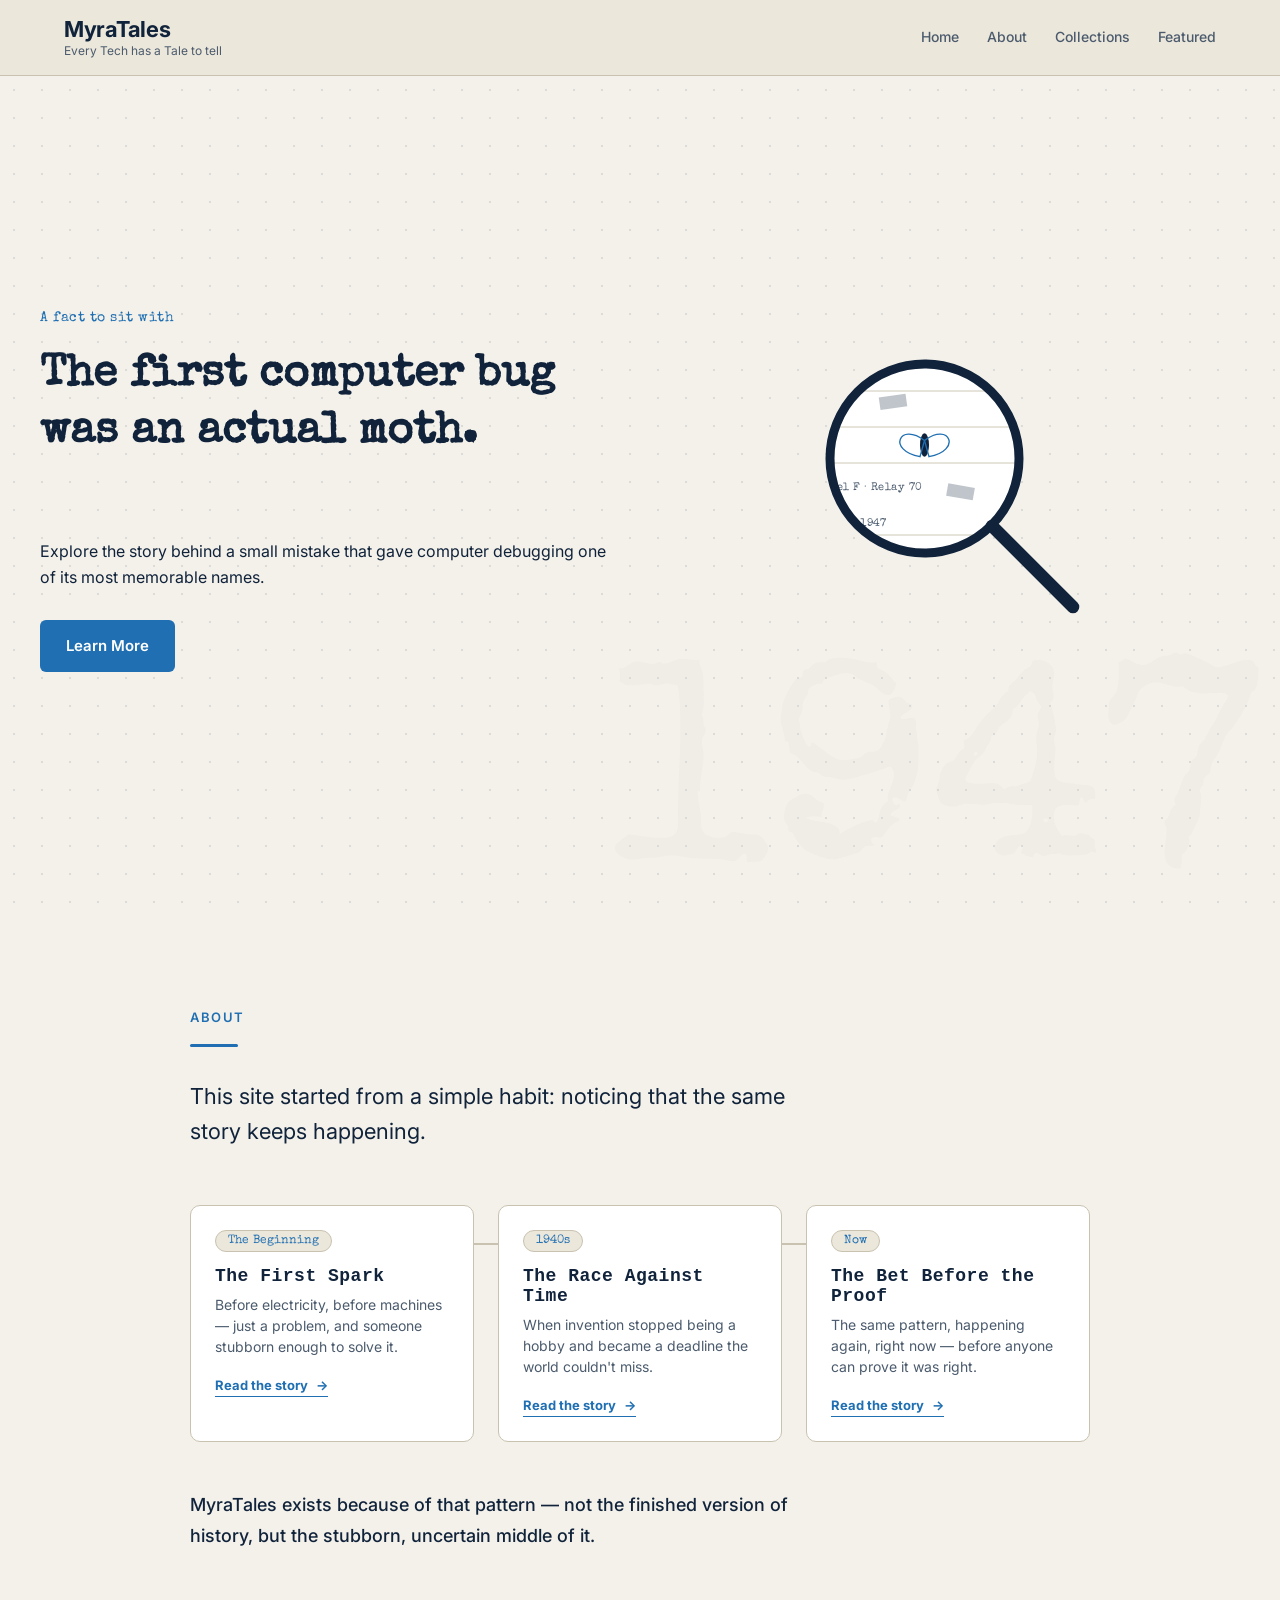
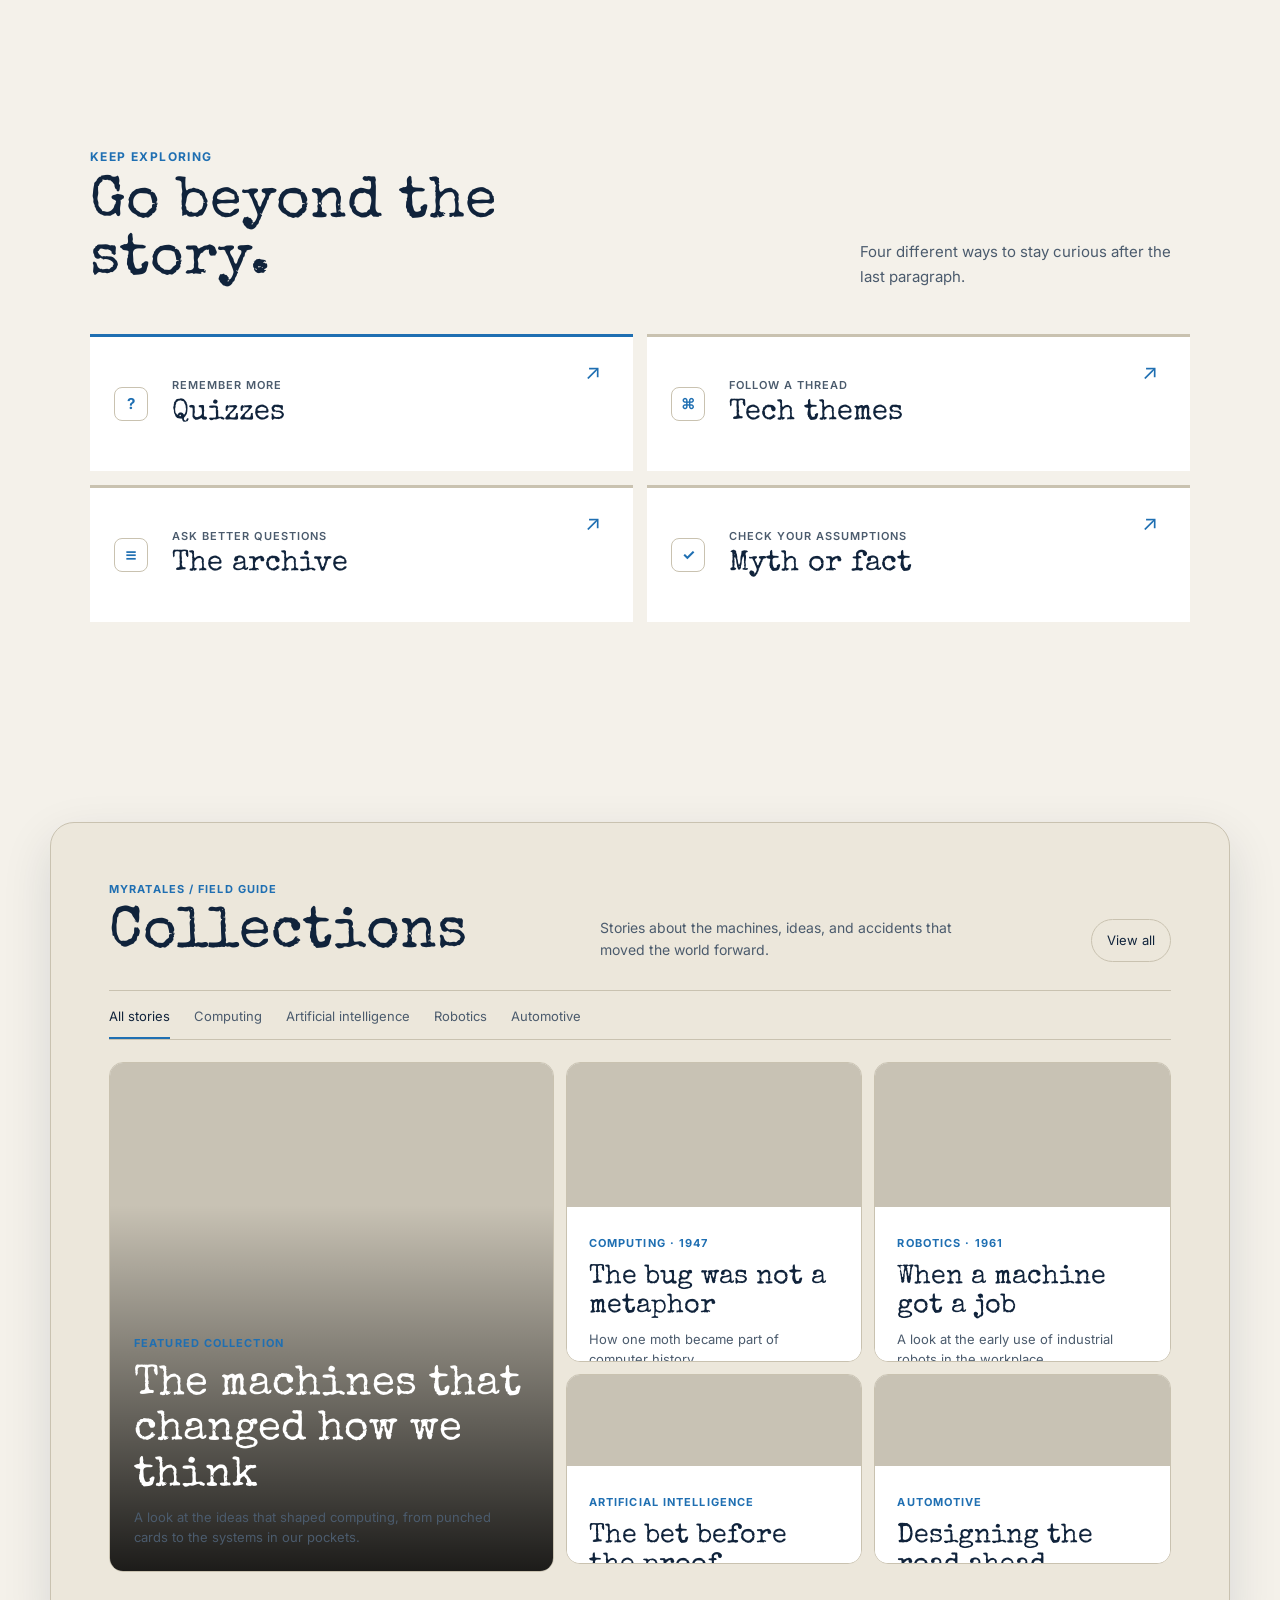
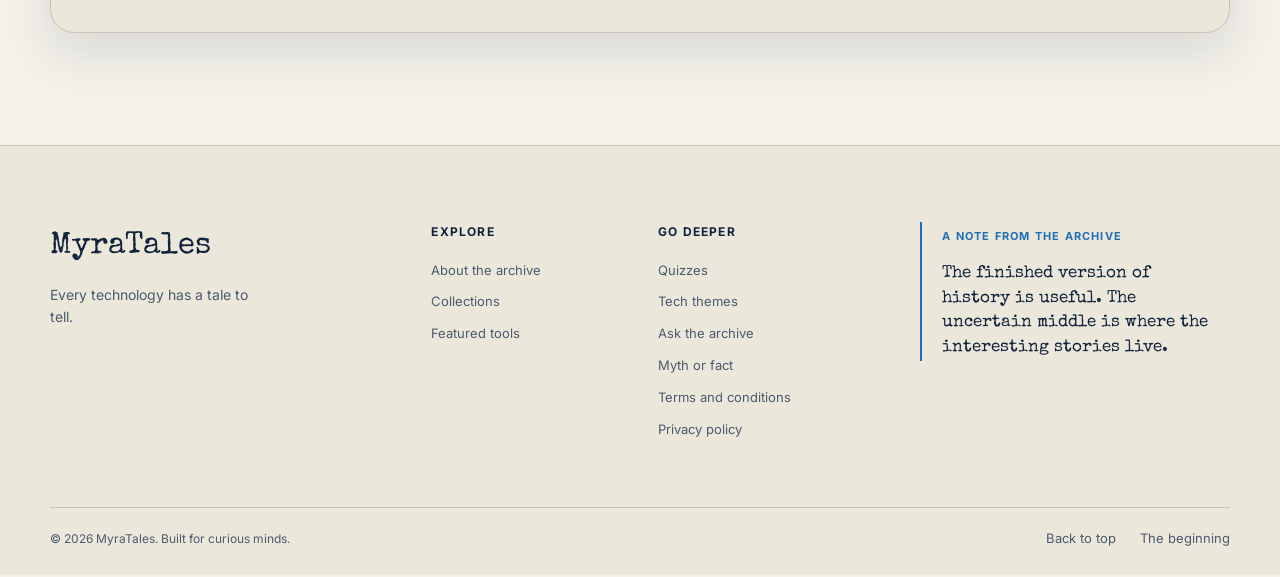
==== index.html @ bf038804 "Add files via upload" ====
<!DOCTYPE html>
<html lang="en">
<head>
    <meta charset="UTF-8">
    <meta name="viewport" content="width=device-width, initial-scale=1.0">
    <title>MyraTales - Every Tech Has a Tale to Tell</title>
    <meta name="description" content="MyraTales is a digital museum exploring the history and evolution of technology and machines.">

    <link rel="stylesheet" href="style.css">
    <link rel="icon" href="favicon.svg" type="image/svg+xml">
    <link rel="preconnect" href="https://fonts.googleapis.com">
    <link rel="preconnect" href="https://font.gstatic.com" crossorigin>
    <link href="https://fonts.googleapis.com/css2?family=Special+Elite&family=inter:wght@400;500;600;700&display=swap" rel="stylesheet">

</head>
<body>
    <a href="#main-content" class="skip-link">Skip to main content</a>

<header class="site-header">
  <div class="header-inner">

    <div class="logo-block">
      <a href="#top" class="header-logo">MyraTales</a>
      <p class="tagline">Every Tech has a Tale to tell</p>
    </div>

    <button class="menu-toggle" id="menuToggle" aria-label="Toggle menu" aria-expanded="false">
      <span></span>
      <span></span>
      <span></span>
    </button>

    <nav class="nav-links" id="navLinks">
      <a href="#top">Home</a>
      <a href="#about">About</a>
      <a href="#collectionSection">Collections</a>
      <a href="#featured">Featured</a>

      <!-- <button id="themeToggle" class="theme-toggle" aria-label="Toggle dark mode" aria-pressed="false">
        <span class="theme-icon sun">☀</span>
        <span class="theme-icon moon">☾</span>
      </button> -->
    </nav>

  </div>
</header>
   
    <main id="main-content">
        <section id="top" class="hero">
            <div class="hero-bg" aria-hidden="true">
                <span  class="ghost-year">1947</span>
            </div>
            <div class="hero-inner">
                <div class="hero-text">
                    <p class="hero-eyebrow">A fact to sit with</p>
                    <h1 id="heroFact" aria-live="polite">The first computer bug was an actual moth.</h1>
                    <p id="heroDescription" class="description" aria-live="polite">
                      Explore the story behind a small mistake that gave computer debugging one of its most memorable names.
                    </p>
                    <a href="#about" class="btn-primary">Learn More</a>
                </div>

                <div class="hero-visual" aria-hidden="true">
  <svg viewBox="0 0 400 400" class="magnifier-illustration" xmlns="http://www.w3.org/2000/svg">

    <defs>
      <clipPath id="lensClip">
        <circle cx="165" cy="165" r="105" />
      </clipPath>
    </defs>

    <!-- Everything INSIDE the lens: the logbook page, zoomed in -->
    <g clip-path="url(#lensClip)">
      <rect x="30" y="30" width="270" height="270" class="page-bg" />

      <!-- faint ruled lines, like notebook paper -->
      <line x1="40" y1="90" x2="290" y2="90" class="page-rule" />
      <line x1="40" y1="130" x2="290" y2="130" class="page-rule" />
      <line x1="40" y1="170" x2="290" y2="170" class="page-rule" />
      <line x1="40" y1="250" x2="290" y2="250" class="page-rule" />

      <!-- tape strips holding the moth in place -->
      <rect x="115" y="95" width="30" height="14" class="tape" transform="rotate(-8 130 102)" />
      <rect x="190" y="195" width="30" height="14" class="tape" transform="rotate(10 205 202)" />

      <!-- the moth, "taped" between the two rules -->
      <g transform="translate(165,150)">
        <g class="moth">
            <ellipse cx="0" cy="0" rx="5" ry="13" class="moth-body" />
            <path d="M0,-5 C-28,-26 -42,6 -5,13 Z" class="moth-wing" />
            <path d="M0,-5 C28,-26 42,6 5,13 Z" class="moth-wing" />
        </g>
     </g>

      <!-- handwritten-style log annotation -->
      <text x="45" y="200" class="log-text">Panel F · Relay 70</text>
      <text x="45" y="240" class="log-text">Sept 9, 1947</text>
    </g>

    <!-- glass shine, a simple arc, no gradient -->
    <path d="M90,90 A105,105 0 0,1 190,68" class="lens-shine" />

    <!-- the lens rim, on top of everything inside it -->
    <circle cx="165" cy="165" r="105" class="lens-rim" />

    <!-- the handle -->
    <line x1="240" y1="240" x2="330" y2="330" class="handle" />
  </svg>
</div>
                </div>
            </div>
            <!-- <a href="#about" class="scroll-cue" aria-label="Scroll down">
                <span></span>
            </a> -->
        </section>
    <section id="about" class="section about-section">
  <div class="section-inner">

    <span class="section-label">About</span>
    <div class="section-divider"></div>

    <p class="about-intro">
      This site started from a simple habit: noticing that the same story keeps happening.
    </p>

    <div class="pattern-track">
      <div class="pattern-line" aria-hidden="true"></div>

      <button class="pattern-card" data-era="ancient">
        <span class="pattern-year">The Beginning</span>
        <h3>The First Spark</h3>
        <p class="pattern-teaser">Before electricity, before machines — just a problem, and someone stubborn enough to solve it.</p>
        <span class="pattern-action">Read the story <span aria-hidden="true">→</span></span>
      </button>

      <button class="pattern-card" data-era="atomic">
        <span class="pattern-year">1940s</span>
        <h3>The Race Against Time</h3>
        <p class="pattern-teaser">When invention stopped being a hobby and became a deadline the world couldn't miss.</p>
        <span class="pattern-action">Read the story <span aria-hidden="true">→</span></span>
      </button>

      <button class="pattern-card" data-era="present">
        <span class="pattern-year">Now</span>
        <h3>The Bet Before the Proof</h3>
        <p class="pattern-teaser">The same pattern, happening again, right now — before anyone can prove it was right.</p>
        <span class="pattern-action">Read the story <span aria-hidden="true">→</span></span>
      </button>
    </div>

    <p class="about-thesis">
      MyraTales exists because of that pattern — not the finished version of history,
      but the stubborn, uncertain middle of it.
    </p>

  </div>
</section>

<!-- Story modal — one shared modal, filled dynamically by JS -->
<div class="story-modal" id="storyModal" role="dialog" aria-modal="true" aria-hidden="true" aria-labelledby="storyModalTitle">
  <div class="story-modal-overlay" id="storyModalOverlay"></div>

  <div class="story-modal-panel">
    <button class="story-modal-close" id="storyModalClose" aria-label="Close">Close</button>

    <span class="story-modal-era" id="storyModalEra"></span>
    <h2 id="storyModalTitle"></h2>

    <div class="story-modal-body" id="storyModalBody"></div>
  </div>
</div>

<section id="featured" class="section featured-section">
  <div class="featured-shell">
    <div class="featured-heading">
      <div>
        <p class="featured-eyebrow">Keep exploring</p>
        <h2>Go beyond the story.</h2>
      </div>
      <p class="featured-intro">Four different ways to stay curious after the last paragraph.</p>
    </div>

    <div class="featured-list">
      <article class="featured-item featured-item-primary">
        <button class="featured-trigger" aria-expanded="false" aria-controls="featured-quiz-panel">
          <span class="featured-icon" aria-hidden="true">?</span>
          <span class="featured-trigger-copy">
            <span class="featured-kicker">Remember more</span>
            <span class="featured-title">Quizzes</span>
          </span>
          <span class="featured-arrow" aria-hidden="true">↗</span>
        </button>
        <div class="featured-panel" id="featured-quiz-panel">
          <p>Test what actually stuck. Short, sharp quizzes built from real stories on this site, not trivia for its own sake.</p>
          <a href="quizzes.html" class="featured-cta">Take a quiz</a>
        </div>
      </article>

      <article class="featured-item">
        <button class="featured-trigger" aria-expanded="false" aria-controls="featured-theme-panel">
          <span class="featured-icon" aria-hidden="true">⌘</span>
          <span class="featured-trigger-copy">
            <span class="featured-kicker">Follow a thread</span>
            <span class="featured-title">Tech themes</span>
          </span>
          <span class="featured-arrow" aria-hidden="true">↗</span>
        </button>
        <div class="featured-panel" id="featured-theme-panel">
          <p>Pick a lane: automotive, AI, robotics, and more. Follow one thread of technology through its own history.</p>
          <a href="TechThemes.html" class="featured-cta">Explore themes</a>
        </div>
      </article>

      <article class="featured-item">
        <button class="featured-trigger" aria-expanded="false" aria-controls="featured-archive-panel">
          <span class="featured-icon" aria-hidden="true">≡</span>
          <span class="featured-trigger-copy">
            <span class="featured-kicker">Ask better questions</span>
            <span class="featured-title">The archive</span>
          </span>
          <span class="featured-arrow" aria-hidden="true">↗</span>
        </button>
        <div class="featured-panel" id="featured-archive-panel">
          <p>Find the answers behind the questions everyone has quietly wondered about technology.</p>
          <a href="archive.html" class="featured-cta">Ask something</a>
        </div>
      </article>

      <article class="featured-item">
        <button class="featured-trigger" aria-expanded="false" aria-controls="featured-myth-panel">
          <span class="featured-icon" aria-hidden="true">✓</span>
          <span class="featured-trigger-copy">
            <span class="featured-kicker">Check your assumptions</span>
            <span class="featured-title">Myth or fact</span>
          </span>
          <span class="featured-arrow" aria-hidden="true">↗</span>
        </button>
        <div class="featured-panel" id="featured-myth-panel">
          <p>Guess before you read. Some of what sounds made up is completely true, and some of what feels certain is wrong.</p>
          <a href="myth-or-fact.html" class="featured-cta">Test yourself</a>
        </div>
      </article>
    </div>
  </div>
</section>

<section id="collectionSection" class="collection-section">
  <div class="collection-shell">
    <div class="collection-topbar">
      <div>
        <p class="collection-eyebrow">MyraTales / Field guide</p>
        <h2>Collections</h2>
      </div>
      <p class="collection-summary">Stories about the machines, ideas, and accidents that moved the world forward.</p>
      <a class="collection-view-all" href="TechThemes.html">View all</a>
    </div>

    <nav class="collection-tabs" aria-label="Collection categories">
      <a class="active" href="#collectionSection">All stories</a>
      <a href="#computing">Computing</a>
      <a href="#ai">Artificial intelligence</a>
      <a href="#robotics">Robotics</a>
      <a href="#automotive">Automotive</a>
    </nav>

    <div class="collection-board">
      <article id="computing" class="collection-card collection-card-featured">
        <div class="collection-card-image image-computer" role="img" aria-label="A vintage computer in a dark archive"></div>
        <div class="collection-card-shade"></div>
        <div class="collection-card-content">
          <span class="collection-card-label">Featured collection</span>
          <h3>The machines that changed how we think</h3>
          <p>A look at the ideas that shaped computing, from punched cards to the systems in our pockets.</p>
        </div>
      </article>

      <article class="collection-card collection-card-story">
        <div class="collection-card-image image-moth" role="img" aria-label="A close-up of a moth on paper"></div>
        <div class="collection-card-content">
          <span class="collection-card-label">Computing · 1947</span>
          <h3>The bug was not a metaphor</h3>
          <p>How one moth became part of computer history.</p>
        </div>
      </article>

      <article id="robotics" class="collection-card collection-card-story">
        <div class="collection-card-image image-robot" role="img" aria-label="A robotic arm in a workshop"></div>
        <div class="collection-card-content">
          <span class="collection-card-label">Robotics · 1961</span>
          <h3>When a machine got a job</h3>
          <p>A look at the early use of industrial robots in the workplace.</p>
        </div>
      </article>

      <article id="ai" class="collection-card collection-card-compact">
        <div class="collection-card-image image-ai" role="img" aria-label="Abstract artificial intelligence data visualization"></div>
        <div class="collection-card-content">
          <span class="collection-card-label">Artificial intelligence</span>
          <h3>The bet before the proof</h3>
        </div>
      </article>

      <article id="automotive" class="collection-card collection-card-compact">
        <div class="collection-card-image image-car" role="img" aria-label="A futuristic silver car at an exhibition"></div>
        <div class="collection-card-content">
          <span class="collection-card-label">Automotive</span>
          <h3>Designing the road ahead</h3>
        </div>
      </article>

    </div>
  </div>
</section>

</main>

<footer class="site-footer">
  <div class="footer-shell">
    <div class="footer-main">
      <div class="footer-brand">
        <a href="#top" class="footer-logo">MyraTales</a>
        <p>Every technology has a tale to tell.</p>
      </div>

      <div class="footer-column">
        <h2>Explore</h2>
        <a href="#about">About the archive</a>
        <a href="#collectionSection">Collections</a>
        <a href="#featured">Featured tools</a>
      </div>

      <div class="footer-column">
        <h2>Go deeper</h2>
        <a href="quizzes.html">Quizzes</a>
        <a href="themes.html">Tech themes</a>
        <a href="archive.html">Ask the archive</a>
        <a href="myth-or-fact.html">Myth or fact</a>
        <a href="terms.html">Terms and conditions</a>
        <a href="privacy.html">Privacy policy</a>
      </div>

      <div class="footer-note">
        <span class="footer-note-label">A note from the archive</span>
        <p>The finished version of history is useful. The uncertain middle is where the interesting stories live.</p>
      </div>
    </div>

    <div class="footer-bottom">
      <p>© 2026 MyraTales. Built for curious minds.</p>
      <div class="footer-bottom-links">
        <a href="#top">Back to top</a>
        <a href="#about">The beginning</a>
      </div>
    </div>
  </div>
</footer>

<!-- EARLY ACCESS DISCLAIMER MODAL -->
<div class="notice-modal" id="noticeModal" role="dialog" aria-modal="true" aria-labelledby="noticeTitle" aria-hidden="true">
  <div class="notice-overlay" id="noticeOverlay"></div>

  <div class="notice-panel">
    <span class="notice-eyebrow">Early Access · Please Read</span>

    <h2 id="noticeTitle">This site is still being written.</h2>

    <div class="notice-body">
      <p>
        MyraTales is currently in early access. Articles are published as they're researched and written — which means some pages may be incomplete, and some stories are still being verified against their sources.
      </p>
      <p>
        If you spot something that looks off, or a fact you think deserves a second look, please let me know. Every correction is welcome, and every reader makes the archive better.
      </p>
    </div>

    <div class="notice-actions">
      <a href="mailto:pelewurababatunde09@gmail.com?subject=MyraTales%20—%20Feedback&body=Page%20or%20article%3A%20%0A%0AWhat%20I%20noticed%3A%20" class="notice-btn notice-btn-primary">
        Report an issue
      </a>
      <button type="button" class="notice-btn notice-btn-ghost" id="noticeClose">
        Continue reading
      </button>
    </div>

    <p class="notice-footnote">
      You won't see this message again on this device.
    </p>
  </div>
</div>
    <script src="script.js"></script>
</body>
</html>
---- style.css ----
*{
    margin: 0px;
    padding: 0px;
    box-sizing: border-box;
}
html {
    scroll-behavior: smooth;
}

body {
  overflow-x: hidden;
}

section,
footer,
.collection-card[id] {
  scroll-margin-top: 76px;
}
body{
    font-family: 'inter',system-ui,-apple-system,sans-serif;
    line-height: 1.6;
}
h1,h2,h3, .hero-eyebrow{
    font-family: 'Special Elite', 'Courier New', monospace;
}
a {
    text-decoration: none;
}
img,svg{
    max-width:100%;
    display: block;
}
button{
    font-family: inherit;
}
/* ===== Palette ===== */
:root {
  --bg: #f4f1ea;
  --bg-alt: #ece7db;
  --card: #ffffff;
  --border: #c9c2b0;
  --ink: #10233b;
  --ink-dim: #4b5b6d;
  --accent: #1f6fb2;
  --accent-hover: #175a91;
}

body.dark-mode {
  --bg: #0b1521;
  --bg-alt: #101d2c;
  --card: #16273a;
  --border: #23374d;
  --ink: #eef3f8;
  --ink-dim: #8fa3b8;
  --accent: #4fd1ff;
  --accent-hover: #2bb8ea;
}

body {
  background: var(--bg);
  color: var(--ink);
  transition: background-color 0.3s ease, color 0.3s ease;
}

/* ===== Skip link ===== */
.skip-link {
  position: absolute;
  top: -100px;
  left: 16px;
  background: var(--accent);
  color: #fff;
  padding: 12px 20px;
  border-radius: 8px;
  font-weight: 600;
  font-size: 14px;
  z-index: 1000;
  transition: top 0.2s ease;
}

.skip-link:focus {
  top: 16px;
}

/* ===== Header shell ===== */
.site-header {
  position: sticky;
  top: 0;
  background: var(--bg-alt);
  border-bottom: 1px solid var(--border);
  z-index: 100;
  transition: background-color 0.3s ease, border-color 0.3s ease;
}

.header-inner {
  max-width: 1200px;
  margin: 0 auto;
  padding: 16px 24px;
  display: flex;
  justify-content: space-between;
  align-items: center;
}

.logo-block {
  display: flex;
  flex-direction: column;
  line-height: 1.2;
}

.header-logo {
  font-size: 22px;
  font-weight: 700;
  color: var(--ink);
  letter-spacing: -0.3px;
  text-decoration: none;
}

.tagline {
  font-size: 12px;
  color: var(--ink-dim);
  margin-top: 2px;
}

.nav-links {
  display: flex;
  align-items: center;
  gap: 28px;
}

.nav-links a {
  font-size: 14px;
  font-weight: 500;
  color: var(--ink-dim);
  text-decoration: none;
  transition: color 0.2s ease;
}

.nav-links a:hover,
.nav-links a:focus-visible {
  color: var(--accent);
}

/* ===== Theme toggle ===== */
.theme-toggle {
  background: none;
  border: 1.5px solid var(--border);
  border-radius: 50%;
  width: 38px;
  height: 38px;
  display: flex;
  align-items: center;
  justify-content: center;
  cursor: pointer;
  position: relative;
  transition: border-color 0.2s ease;
}

.theme-toggle:hover {
  border-color: var(--accent);
}

.theme-icon {
  position: absolute;
  font-size: 15px;
  color: var(--ink);
  transition: opacity 0.2s ease, transform 0.3s ease, color 0.2s ease;
}

.theme-icon.sun {
  opacity: 1;
  transform: rotate(0deg);
}

.theme-icon.moon {
  opacity: 0;
  transform: rotate(-90deg);
}

body.dark-mode .theme-icon.sun {
  opacity: 0;
  transform: rotate(90deg);
}

body.dark-mode .theme-icon.moon {
  opacity: 1;
  transform: rotate(0deg);
}

.theme-toggle:hover .theme-icon {
  color: var(--accent);
}

/* ===== Hamburger icon ===== */
.menu-toggle {
  display: none;
  flex-direction: column;
  justify-content: space-between;
  width: 26px;
  height: 19px;
  background: none;
  border: none;
  cursor: pointer;
  padding: 0;
}

.menu-toggle span {
  display: block;
  height: 2.5px;
  width: 100%;
  background: var(--ink);
  border-radius: 2px;
  transition: transform 0.25s ease, opacity 0.2s ease, background-color 0.3s ease;
}

.menu-toggle.active span:nth-child(1) {
  transform: translateY(8px) rotate(45deg);
}

.menu-toggle.active span:nth-child(2) {
  opacity: 0;
}

.menu-toggle.active span:nth-child(3) {
  transform: translateY(-8px) rotate(-45deg);
}

/* ===== Hero ===== */
.hero{
    min-height: 92vh;
    display:flex;
    align-items: center;
    padding: 0px 24px;
    position: relative;
    overflow: hidden;
}
.hero-bg{
    position: absolute;
    inset:0;
    z-index: 0;
    pointer-events: none;
    background-image: radial-gradient(var(--ink-dim) 1px,transparent 1px);
    background-size: 28px 28px;
    opacity:0.15;
    animation: driftGrid 40s linear infinite;
}
.ghost-year{
    position: absolute;
    bottom:-40px;
    right: 20px;
    font-family: 'Special Elite',monospace;
    font-size: clamp(160px,22vw,320px);
    color: var(--ink-dim);
    opacity: 0.2;
    line-height: 1;
    user-select: none;
    white-space: nowrap;
}
@keyframes driftGrid{
    0% { background-position: 0 0; }
    100% { background-position: 280px 280px; }
}
.hero-inner{
    max-width: 1200px;
    margin: 0 auto;
    width: 100%;
    display: flex;
    align-items: center;
    gap: 64px;
    position: relative;
    z-index: 1;
}
.hero-text{
    flex:1;
    min-width: 0;
}
.description{
    margin-bottom: 30px;
    transition: opacity 0.25s ease, transform 0.25s ease;
}
.hero-eyebrow{
    color: var(--accent);
    font-size: 14px;
    margin-bottom: 18px;
    letter-spacing: 0.5px;
}
.hero-text h1{
    font-size: clamp(28px,4vw,44px);
    line-height: 1.3;
    color: var(--ink);
    margin-bottom: 20px;
    max-width: 560px;
    min-height: 3.9em;
    transition: opacity 0.25s ease, transform 0.25s ease;
}

.hero-text h1.fact-changing {
  opacity: 0;
  transform: translateY(8px);
}

.description.fact-changing {
  opacity: 0;
  transform: translateY(8px);
}
.hero-subtext{
    font-size: clamp(15px,2vw,17px);
    color: var(--ink-dim);
    max-width: 480px;
    margin-bottom: 32px;
}
.btn-primary{
    display: inline-block;
    background: var(--accent);
    color: #fff;
    padding: 14px 26px;
    border-radius: 6px;
    font-weight: 600;
    font-size: 15px;
    transition: background-color 0.2s ease, transform 0.2s ease;
}
.btn-primary:hover,.btn-primary:focus-visible{
    background: var(--accent-hover);
    transform: translateY(-2px);
}
/* ===== Hero visual ===== */
.hero-visual {
  flex: 1;
  display: flex;
  justify-content: center;
  transition: transform 0.15s ease-out;
  min-width: 0;
  will-change: transform;
}
.magnifier-illustration {
  width: 100%;
  max-width: 360px;
  height: auto;
}

.page-bg { fill: var(--card); stroke: var(--border); stroke-width: 1.5; }
.page-rule { stroke: var(--border); stroke-width: 1; }
.tape { fill: var(--ink-dim); opacity: 0.35; }
.log-text {
  font-family: 'Special Elite', monospace;
  font-size: 12px;
  fill: var(--ink-dim);
  letter-spacing: 0.5px;
}
.lens-rim { fill: none; stroke: var(--ink); stroke-width: 10; }
.lens-shine { fill: none; stroke: var(--card); stroke-width: 4; stroke-linecap: round; opacity: 0.5; }
.handle { stroke: var(--ink); stroke-width: 14; stroke-linecap: round; }

.moth{
  transform-origin: center;
  animation: mothBreathe 3.5s ease-in-out infinite;
}
.moth-wing {
  fill: none;
  stroke: var(--accent);
  stroke-width: 1.5;
}
.moth-body {
  fill: var(--ink);
}
@keyframes mothBreathe {
  0%, 100% { transform: scale(1) translateY(0); }
  50% { transform: scale(1.03,0.97) translateY(-1px); }
}

/* ===== Scroll cue ===== */
.scroll-cue{
    position: absolute;
    bottom: 28px;
    left: 50%;
    transform: translateX(-50%);
    width: 24px;
    height: 40px;
    border: 1.5px solid var(--ink-dim);
    border-radius: 20px;
    display: flex;
    justify-content: center;
    padding-top: 8px;
    box-sizing: border-box;
    z-index: 1;
}
.scroll-cue span{
    width: 4px;
    height: 8px;
    background: var(--accent);
    border-radius: 4px;
    animation: scrollCue 1.6s infinite;
}
@keyframes scrollCue{
    0%{ opacity: 1; transform: translateY(0); }
    100%{ opacity: 0; transform: translateY(10px); }
}

/* ===== About section ===== */
.about-section {
  padding: 100px 24px;
}

.about-section .section-inner {
  max-width: 900px;
  margin: 0 auto;
}

.section-label {
  display: inline-block;
  color: var(--accent);
  font-size: 13px;
  font-weight: 600;
  text-transform: uppercase;
  letter-spacing: 1.5px;
  margin-bottom: 16px;
}

.section-divider {
  width: 48px;
  height: 3px;
  background: var(--accent);
  border-radius: 2px;
  margin-bottom: 32px;
}

.about-intro {
  font-size: clamp(18px, 2.2vw, 22px);
  color: var(--ink);
  max-width: 600px;
  margin-bottom: 56px;
  line-height: 1.6;
}

.pattern-track {
  position: relative;
  display: grid;
  grid-template-columns: repeat(3, 1fr);
  gap: 24px;
  margin-bottom: 48px;
}

.pattern-line {
  position: absolute;
  top: 38px;
  left: 8%;
  right: 8%;
  height: 2px;
  background: var(--border);
  z-index: 0;
}

.pattern-card {
  position: relative;
  z-index: 1;
  display: flex;
  flex-direction: column;
  align-items: flex-start;
  background: var(--card);
  border: 1px solid var(--border);
  border-radius: 10px;
  padding: 24px;
  text-align: left;
  cursor: pointer;
  font-family: inherit;
  color: inherit;
  transition: border-color 0.2s ease, box-shadow 0.2s ease, transform 0.2s ease;
}

.pattern-card:hover,
.pattern-card:focus-visible {
  border-color: var(--accent);
  box-shadow: 0 10px 24px rgba(16, 35, 59, 0.12);
  transform: translateY(-3px);
}

.pattern-card:focus-visible {
  outline: 3px solid color-mix(in srgb, var(--accent) 35%, transparent);
  outline-offset: 3px;
}

.pattern-year {
  display: inline-block;
  font-family: 'Special Elite', monospace;
  font-size: 12px;
  color: var(--accent);
  background: var(--bg-alt);
  border: 1px solid var(--border);
  border-radius: 20px;
  padding: 4px 12px;
  margin-bottom: 14px;
}

.pattern-card h3 {
  letter-spacing: 0.5px;
  font-family: monospace;
  font-size: 18px;
  color: var(--ink);
  margin-bottom: 8px;
}

.pattern-teaser {
  font-size: 14px;
  color: var(--ink-dim);
  line-height: 1.5;
}

.pattern-action {
  display: inline-flex;
  gap: 8px;
  align-items: center;
  margin-top: 20px;
  border-bottom: 1px solid var(--accent);
  padding-bottom: 3px;
  color: var(--accent);
  font-size: 13px;
  font-weight: 700;
}

.pattern-action span {
  transition: transform 0.2s ease;
}

.pattern-card:hover .pattern-action span,
.pattern-card:focus-visible .pattern-action span {
  transform: translateX(4px);
}

.about-thesis {
  font-size: clamp(16px, 1.8vw, 18px);
  color: var(--ink);
  font-weight: 500;
  max-width: 640px;
  line-height: 1.7;
}

/* ===== Story modal ===== */
.story-modal {
  position: fixed;
  inset: 0;
  z-index: 200;
  display: flex;
  align-items: center;
  justify-content: center;
  padding: 24px;
  visibility: hidden;
  opacity: 0;
  transition: opacity 0.4s ease, visibility 0.4s ease;
}

.story-modal.open {
  visibility: visible;
  opacity: 1;
}

.story-modal-overlay {
  position: absolute;
  inset: 0;
  background: rgba(0, 0, 0, 0.55);
}

.story-modal-panel {
  position: relative;
  background: var(--card);
  border: 1px solid var(--border);
  border-radius: 14px;
  width: 100%;
  max-width: 720px;
  max-height: 80vh;
  padding: 40px;
  overflow-y: auto;
  transform: translateY(24px) scale(0.98);
  opacity: 0;
  transition: transform 0.45s cubic-bezier(0.16, 1, 0.3, 1), opacity 0.4s ease;
}

.story-modal.open .story-modal-panel {
  transform: translateY(0) scale(1);
  opacity: 1;
}

.story-modal-close {
  position: sticky;
  top: 0;
  float: right;
  background: var(--bg-alt);
  border: 1px solid var(--border);
  color: var(--ink);
  font-size: 13px;
  font-weight: 600;
  padding: 8px 18px;
  border-radius: 20px;
  cursor: pointer;
  transition: border-color 0.2s ease, color 0.2s ease;
}

.story-modal-close:hover,
.story-modal-close:focus-visible {
  border-color: var(--accent);
  color: var(--accent);
}

.story-modal-era {
  display: inline-block;
  font-family: 'Special Elite', monospace;
  font-size: 12px;
  color: var(--accent);
  margin-bottom: 12px;
  clear: both;
}

.story-modal-panel h2 {
  font-size: clamp(22px, 3vw, 28px);
  color: var(--ink);
  margin-bottom: 20px;
  max-width: 90%;
}

.story-modal-body p {
  font-size: 15px;
  line-height: 1.8;
  color: var(--ink-dim);
  margin-bottom: 18px;
}

.story-modal-body p:last-child {
  margin-bottom: 0;
}

body.modal-open {
  overflow: hidden;
}

/* ===== Featured section ===== */
.featured-section {
  padding: 96px 24px 112px;
  background: var(--bg);
}

.featured-shell {
  max-width: 1100px;
  margin: 0 auto;
}

.featured-heading {
  display: flex;
  align-items: end;
  justify-content: space-between;
  gap: 48px;
  margin-bottom: 44px;
}

.featured-eyebrow {
  color: var(--accent);
  font-size: 12px;
  font-weight: 700;
  letter-spacing: 1.4px;
  text-transform: uppercase;
}

.featured-heading h2 {
  max-width: 520px;
  margin-top: 10px;
  color: var(--ink);
  font-family: 'Special Elite', monospace;
  font-size: clamp(32px, 5vw, 58px);
  font-weight: 400;
  line-height: 0.98;
}

.featured-intro {
  max-width: 330px;
  color: var(--ink-dim);
  font-size: 15px;
  line-height: 1.7;
}

.featured-list {
  display: grid;
  grid-template-columns: repeat(2, minmax(0, 1fr));
  gap: 14px;
}

.featured-item {
  align-self: start;
  border-top: 3px solid var(--border);
  background: var(--card);
  overflow: hidden;
  transition: border-color 0.2s ease, transform 0.2s ease;
}

.featured-item:hover,
.featured-item:has(.featured-trigger:focus-visible) {
  border-top-color: var(--accent);
  transform: translateY(-3px);
}

.featured-item-primary {
  border-top-color: var(--accent);
}

.featured-trigger {
  display: grid;
  grid-template-columns: 42px minmax(0, 1fr) 24px;
  align-items: center;
  gap: 16px;
  width: 100%;
  min-height: 134px;
  padding: 24px;
  color: var(--ink);
  background: transparent;
  border: none;
  cursor: pointer;
  text-align: left;
  font-family: inherit;
}

.featured-icon {
  display: flex;
  align-items: center;
  justify-content: center;
  width: 34px;
  height: 34px;
  min-width: 34px;
  border: 1px solid var(--border);
  border-radius: 8px;
  color: var(--accent);
  font-size: 15px;
  font-weight: 700;
}

.featured-trigger-copy {
  display: flex;
  flex-direction: column;
  gap: 7px;
  min-width: 0;
}

.featured-kicker {
  color: var(--ink-dim);
  font-size: 11px;
  font-weight: 600;
  letter-spacing: 1px;
  text-transform: uppercase;
}

.featured-title {
  color: var(--ink);
  font-family: 'Special Elite', monospace;
  font-size: clamp(20px, 2.4vw, 29px);
  line-height: 1.05;
}

.featured-arrow {
  align-self: start;
  color: var(--accent);
  font-size: 21px;
  font-weight: 400;
  line-height: 1;
  transition: transform 0.25s ease;
}

.featured-panel {
  max-height: 0;
  overflow: hidden;
  transition: max-height 0.35s ease, border-color 0.35s ease;
}

.featured-item.open .featured-panel {
  max-height: 220px;
  border-top: 1px solid var(--border);
}

.featured-item.open .featured-arrow {
  transform: rotate(45deg);
}

.featured-panel p {
  padding: 20px 24px 0 126px;
  color: var(--ink-dim);
  font-size: 14px;
  line-height: 1.7;
}

.featured-cta {
  display: inline-flex;
  gap: 8px;
  margin: 16px 24px 22px 126px;
  border-bottom: 1px solid var(--accent);
  padding-bottom: 3px;
  font-weight: 600;
  font-size: 13px;
  color: var(--accent);
}

.featured-cta:hover,
.featured-cta:focus-visible {
  color: var(--accent-hover);
  border-color: var(--accent-hover);
}

/* ===== Collection dashboard ===== */
.collection-section {
  --collection-bg: var(--bg-alt);
  --collection-panel: var(--card);
  --collection-line: var(--border);
  --collection-text: var(--ink);
  --collection-muted: var(--ink-dim);
  --collection-hot: var(--accent);
  background: var(--bg);
  color: var(--collection-text);
  padding: 88px 24px 112px;
}

.collection-shell {
  max-width: 1180px;
  margin: 0 auto;
  padding: clamp(28px, 5vw, 58px);
  background: var(--collection-bg);
  border: 1px solid var(--collection-line);
  border-radius: 24px;
  box-shadow: 0 18px 50px rgba(16, 35, 59, 0.12);
  overflow: hidden;
}

.collection-topbar {
  display: grid;
  grid-template-columns: minmax(230px, 1fr) minmax(260px, 1fr) auto;
  align-items: end;
  gap: 32px;
  margin-bottom: 28px;
}

.collection-eyebrow,
.collection-card-label {
  color: var(--collection-hot);
  font-size: 11px;
  font-weight: 700;
  letter-spacing: 1.1px;
  text-transform: uppercase;
}

.collection-topbar h2 {
  margin-top: 8px;
  color: var(--collection-text);
  font-family: 'Special Elite', monospace;
  font-size: clamp(32px, 5vw, 58px);
  font-weight: 400;
  line-height: 0.95;
}

.collection-summary {
  max-width: 360px;
  color: var(--collection-muted);
  font-size: 14px;
  line-height: 1.6;
}

.collection-view-all,
.collection-tabs a,
.collection-pulse a {
  color: var(--collection-text);
  transition: color 0.2s ease;
}

.collection-view-all {
  border: 1px solid var(--collection-line);
  border-radius: 999px;
  padding: 10px 15px;
  font-size: 13px;
  white-space: nowrap;
}

.collection-view-all span,
.collection-pulse a span {
  color: var(--collection-hot);
  margin-left: 6px;
}

.collection-view-all:hover,
.collection-tabs a:hover,
.collection-pulse a:hover {
  color: var(--collection-hot);
}

.collection-tabs {
  display: flex;
  gap: 24px;
  overflow-x: auto;
  border-top: 1px solid var(--collection-line);
  border-bottom: 1px solid var(--collection-line);
  margin-bottom: 22px;
  scrollbar-width: none;
}

.collection-tabs::-webkit-scrollbar {
  display: none;
}

.collection-tabs a {
  position: relative;
  flex: 0 0 auto;
  padding: 15px 0 13px;
  color: var(--collection-muted);
  font-size: 13px;
}

.collection-tabs a.active {
  color: var(--collection-text);
}

.collection-tabs a.active::after {
  position: absolute;
  right: 0;
  bottom: -1px;
  left: 0;
  height: 3px;
  background: var(--collection-hot);
  content: '';
}

.collection-board {
  display: grid;
  grid-template-columns: 1.5fr 1fr 1fr;
  grid-template-rows: minmax(300px, 1.2fr) minmax(190px, 0.8fr);
  gap: 12px;
}

.collection-card {
  position: relative;
  min-height: 0;
  overflow: hidden;
  background: var(--collection-panel);
  border: 1px solid var(--collection-line);
  border-radius: 14px;
}

.collection-card-featured {
  grid-row: span 2;
  min-height: 510px;
}

.collection-card-image {
  position: absolute;
  inset: 0 0 auto;
  height: 58%;
  background-color: var(--border);
  background-position: center;
  background-size: cover;
  filter: saturate(0.8);
  transition: transform 0.45s ease, filter 0.45s ease;
}

.collection-card-featured .collection-card-image {
  height: 100%;
}

.collection-card:hover .collection-card-image {
  filter: saturate(1.05);
  transform: scale(1.04);
}

.image-computer {
  background-image: url('https://images.unsplash.com/photo-1518770660439-4636190af475?auto=format&fit=crop&w=1200&q=80');
}

.image-moth {
  background-image: url('https://images.unsplash.com/photo-1526374965328-7f61d4dc18c5?auto=format&fit=crop&w=800&q=80');
}

.image-robot {
  background-image: url('https://images.unsplash.com/photo-1485827404703-89b55fcc595e?auto=format&fit=crop&w=800&q=80');
}

.image-ai {
  background-image: url('https://images.unsplash.com/photo-1551288049-bebda4e38f71?auto=format&fit=crop&w=800&q=80');
}

.image-car {
  background-image: url('https://images.unsplash.com/photo-1553440569-bcc63803a83d?auto=format&fit=crop&w=800&q=80');
}

.collection-card-shade {
  position: absolute;
  inset: 0;
  background: linear-gradient(180deg, transparent 28%, rgba(0, 0, 0, 0.86) 100%);
}

.collection-card-content {
  position: absolute;
  right: 0;
  bottom: 0;
  left: 0;
  padding: 24px;
}

.collection-card-story .collection-card-content,
.collection-card-compact .collection-card-content {
  top: 48%;
  padding: 22px;
  background: var(--collection-panel);
}

.collection-card h3 {
  max-width: 550px;
  margin: 9px 0 8px;
  color: var(--collection-text);
  font-family: 'Special Elite', monospace;
  font-size: clamp(19px, 2.1vw, 28px);
  font-weight: 400;
  line-height: 1.08;
}

.collection-card-featured h3 {
  font-size: clamp(25px, 3.3vw, 42px);
}

.collection-card-featured h3,
.collection-card-featured p {
  color: #fff;
}

.collection-card p {
  max-width: 580px;
  color: var(--collection-muted);
  font-size: 13px;
  line-height: 1.55;
}

.collection-pulse {
  grid-column: 2 / -1;
  padding: 22px;
  background: var(--collection-panel);
}

.collection-pulse-heading {
  color: var(--collection-text);
  font-size: 13px;
  font-weight: 700;
}

.collection-pulse-heading span {
  color: var(--collection-hot);
  margin-right: 7px;
}

.collection-pulse-question {
  margin: 16px 0 11px;
  color: var(--collection-muted);
  font-size: 12px;
}

.collection-pulse a {
  display: block;
  border-top: 1px solid var(--collection-line);
  padding: 10px 0;
  font-size: 13px;
}

/* ===== Legal pages ===== */
.legal-content {
  max-width: 780px;
  margin: 0 auto;
  padding: 96px 24px 120px;
}

.legal-content h1 {
  max-width: 650px;
  margin: 10px 0 16px;
  color: var(--ink);
  font-size: clamp(32px, 6vw, 58px);
  font-weight: 400;
  line-height: 1;
}

.legal-content h2 {
  margin: 42px 0 10px;
  color: var(--ink);
  font-family: inherit;
  font-size: 20px;
}

.legal-content p {
  color: var(--ink-dim);
  font-size: 15px;
  line-height: 1.8;
}

.legal-updated {
  margin-bottom: 38px;
  color: var(--accent) !important;
  font-size: 13px !important;
  font-weight: 600;
}

.legal-content code {
  border: 1px solid var(--border);
  padding: 2px 5px;
  color: var(--ink);
  font-size: 0.9em;
}

.legal-back {
  display: inline-block;
  margin-top: 34px;
  border-bottom: 1px solid var(--accent);
  padding-bottom: 3px;
  color: var(--accent);
  font-weight: 600;
}

.legal-nav {
  display: flex;
}

.legal-page {
  min-height: 100vh;
}

.legal-page .site-header {
  position: sticky;
}

.legal-page .legal-content {
  min-height: calc(100vh - 76px);
}

/* ===== Site footer ===== */
.site-footer {
  padding: 76px 24px 26px;
  background: var(--bg-alt);
  border-top: 1px solid var(--border);
}

.footer-shell {
  max-width: 1180px;
  margin: 0 auto;
}

.footer-main {
  display: grid;
  grid-template-columns: 1.4fr 0.75fr 0.9fr 1.3fr;
  gap: 48px;
  padding-bottom: 68px;
}

.footer-brand {
  position: relative;
  min-height: 155px;
}

.footer-logo {
  color: var(--ink);
  font-family: 'Special Elite', monospace;
  font-size: 31px;
}

.footer-brand p {
  max-width: 220px;
  margin-top: 12px;
  color: var(--ink-dim);
  font-size: 14px;
  line-height: 1.6;
}

.footer-column {
  display: flex;
  flex-direction: column;
  align-items: flex-start;
  gap: 11px;
}

.footer-column h2 {
  margin-bottom: 7px;
  color: var(--ink);
  font-family: inherit;
  font-size: 12px;
  font-weight: 700;
  letter-spacing: 1.2px;
  text-transform: uppercase;
}

.footer-column a,
.footer-bottom a {
  color: var(--ink-dim);
  font-size: 13px;
  transition: color 0.2s ease;
}

.footer-column a:hover,
.footer-column a:focus-visible,
.footer-bottom a:hover,
.footer-bottom a:focus-visible {
  color: var(--accent);
}

.footer-note {
  align-self: start;
  border-left: 2px solid var(--accent);
  padding-left: 20px;
}

.footer-note-label {
  color: var(--accent);
  font-size: 11px;
  font-weight: 700;
  letter-spacing: 1.2px;
  text-transform: uppercase;
}

.footer-note p {
  max-width: 280px;
  margin-top: 14px;
  color: var(--ink);
  font-family: 'Special Elite', monospace;
  font-size: 17px;
  line-height: 1.45;
}

.footer-bottom {
  display: flex;
  align-items: center;
  justify-content: space-between;
  gap: 24px;
  border-top: 1px solid var(--border);
  padding-top: 20px;
}

.footer-bottom p {
  color: var(--ink-dim);
  font-size: 12px;
}

.footer-bottom-links {
  display: flex;
  gap: 24px;
}

.footer-bottom a span {
  color: var(--accent);
  margin-left: 5px;
}

/* ============================================================
   RESPONSIVE — consolidated, mobile-first gaps fixed
============================================================ */

/* Tablet and below: header nav collapses, hero stacks, collections/footer restructure */
@media (max-width: 900px) {
  .hero-inner {
    flex-direction: column-reverse;
    text-align: center;
    gap: 40px;
  }

  .hero-text {
    display: flex;
    flex-direction: column;
    align-items: center;
  }

  .hero-subtext,
  .description {
    margin-left: auto;
    margin-right: auto;
  }

  .magnifier-illustration {
    max-width: 260px;
  }
}

@media (max-width: 800px) {
  .collection-topbar {
    grid-template-columns: 1fr auto;
  }

  .collection-summary {
    grid-column: 1 / -1;
    grid-row: 2;
  }

  .collection-board {
    grid-template-columns: 1fr 1fr;
    grid-template-rows: auto;
  }

  .collection-card-featured {
    grid-column: 1 / -1;
    grid-row: auto;
  }

  .collection-pulse {
    grid-column: 1 / -1;
  }

  .footer-main {
    grid-template-columns: 1fr 1fr;
    gap: 42px 32px;
  }

  .footer-brand,
  .footer-note {
    grid-column: 1 / -1;
  }

  .footer-brand {
    min-height: auto;
  }
}

@media (max-width: 768px) {
  .header-inner {
    padding: 14px 20px;
  }

  .menu-toggle {
    display: flex;
  }

  .nav-links {
    display: none;
    position: absolute;
    top: 100%;
    left: 0;
    right: 0;
    background: var(--bg-alt);
    border-bottom: 1px solid var(--border);
    flex-direction: column;
    align-items: flex-start;
    padding: 20px 24px;
    gap: 18px;
  }

  .nav-links.open {
    display: flex;
  }

  .nav-links a {
    font-size: 15px;
  }

  .theme-toggle {
    margin-top: 4px;
  }

  .pattern-track {
    grid-template-columns: 1fr;
  }

  .pattern-line {
    display: none;
  }
}

@media (max-width: 700px) {
  .featured-heading {
    display: block;
  }

  .featured-intro {
    margin-top: 24px;
  }

  .featured-list {
    grid-template-columns: 1fr;
  }

  .featured-panel p {
    padding-left: 24px;
  }

  .featured-cta {
    margin-left: 24px;
  }
}

@media (max-width: 600px) {
  .story-modal-panel {
    padding: 28px 20px;
    max-height: 85vh;
  }

  .about-section {
    padding: 70px 20px;
  }
}

/* Every phone below 768px that ISN'T covered by the 480–767 range below:
   this guarantees the hero, ghost year, and scroll cue never fall through
   the gap on small phones (360–479px), which the previous file missed. */
@media (max-width: 767px) {
  .hero {
    min-height: auto;
    padding: 72px 24px 96px;
  }

  .hero-visual {
    width: min(100%, 360px);
  }

  .scroll-cue {
    display: none;
  }

  .ghost-year {
    font-size: clamp(90px, 30vw, 200px);
    opacity: 0.12;
  }

  .featured-section {
    padding-top: 76px;
    padding-bottom: 88px;
  }
}

@media (max-width: 520px) {
  .collection-section {
    padding: 58px 14px 76px;
  }

  .collection-shell {
    padding: 24px 16px 28px;
    border-radius: 18px;
  }

  .collection-topbar {
    display: block;
  }

  .collection-view-all {
    display: inline-block;
    margin-top: 20px;
  }

  .collection-board {
    display: block;
  }

  .collection-card,
  .collection-card-featured {
    min-height: 360px;
    margin-bottom: 12px;
  }

  .collection-card-compact,
  .collection-card-story {
    min-height: 310px;
  }

  .collection-card-story .collection-card-content,
  .collection-card-compact .collection-card-content {
    top: auto;
  }

  .collection-pulse {
    margin-top: 12px;
  }

  .site-footer {
    padding: 58px 20px 22px;
  }

  .footer-main {
    grid-template-columns: 1fr;
    gap: 34px;
    padding-bottom: 44px;
  }

  .footer-brand,
  .footer-note {
    grid-column: auto;
  }

  .footer-bottom {
    align-items: flex-start;
    flex-direction: column;
    gap: 14px;
  }

  .footer-bottom-links {
    flex-wrap: wrap;
    gap: 12px 20px;
  }

  .legal-content {
    padding: 70px 20px 90px;
  }
}

@media (max-width: 480px) {
  .featured-title {
    font-size: 16px;
  }

  .featured-trigger {
    padding: 16px 18px;
    grid-template-columns: 34px minmax(0, 1fr) 20px;
  }

  .featured-panel p,
  .featured-cta {
    padding-left: 18px;
    margin-left: 18px;
  }
}

@media (max-width: 420px) {
  .header-logo {
    font-size: 19px;
  }

  .tagline {
    font-size: 11px;
  }
}

@media (prefers-reduced-motion: reduce) {
  .hero-bg { animation: none; }
  .moth { animation: none; }
  .story-modal, .story-modal-panel { transition: none; }
  .collection-card-image { transition: none; }
}
/* ============================================================
   RESPONSIVE PATCHES — targeted fixes for mobile
   Adds to what's already there. Nothing above is changed.
   ============================================================ */

/* ---------- 768–900px: hero reserved space is too tall ---------- */
@media (max-width: 900px) and (min-width: 769px) {
  .hero {
    min-height: auto;
    padding: 80px 24px 96px;
  }

  .hero-text h1 {
    min-height: auto;
  }
}

/* ---------- Up to 767px: tighten hero text + reserved space ---------- */
@media (max-width: 767px) {
  .hero-text h1 {
    min-height: auto;
    max-width: 100%;
  }

  .hero-inner {
    gap: 32px;
  }

  .magnifier-illustration {
    max-width: 200px;
  }

  .ghost-year {
    right: 8px;
    bottom: -20px;
  }
}

/* ---------- Up to 600px: featured trigger becomes a stacked layout ---------- */
@media (max-width: 600px) {
  .featured-trigger {
    grid-template-columns: 34px 1fr;
    grid-template-rows: auto auto;
    gap: 12px 14px;
    min-height: auto;
    padding: 20px 18px;
  }

  .featured-icon {
    grid-row: 1 / 3;
    align-self: start;
  }

  .featured-trigger-copy {
    grid-column: 2;
    gap: 4px;
  }

  .featured-arrow {
    grid-column: 2;
    align-self: end;
    justify-self: end;
    font-size: 18px;
  }

  .featured-title {
    font-size: 20px;
  }

  /* let the panel open to whatever height it needs */
  .featured-item.open .featured-panel {
    max-height: 600px;
  }
}

/* ---------- Up to 520px: collection cards need shorter heights ---------- */
@media (max-width: 520px) {
  .collection-card,
  .collection-card-featured {
    min-height: 300px;
    margin-bottom: 10px;
  }

  .collection-card-compact,
  .collection-card-story {
    min-height: 260px;
  }

  .collection-card-image {
    height: 52%;
  }

  .collection-card h3 {
    font-size: 20px;
  }

  .collection-card-featured h3 {
    font-size: 24px;
  }

  .collection-card-content {
    padding: 18px;
  }

  .collection-tabs {
    gap: 18px;
    padding-bottom: 2px;
  }

  .collection-tabs a {
    padding: 12px 0 10px;
    font-size: 12px;
  }

  .collection-pulse {
    padding: 18px;
  }
}

/* ---------- Up to 420px: kill any remaining overflow ---------- */
@media (max-width: 420px) {
  .hero {
    padding: 64px 18px 80px;
  }

  .hero-text h1 {
    font-size: clamp(22px, 6vw, 30px);
  }

  .description {
    font-size: 14px;
  }

  .btn-primary {
    padding: 12px 22px;
    font-size: 14px;
  }

  .about-section,
  .featured-section {
    padding-left: 18px;
    padding-right: 18px;
  }

  .about-intro {
    font-size: 17px;
  }

  .pattern-card {
    padding: 20px;
  }

  .featured-trigger {
    padding: 18px 16px;
  }

  .story-modal-panel {
    padding: 24px 18px;
    border-radius: 12px;
  }

  .footer-logo {
    font-size: 26px;
  }
}
/* ============================================================
   EARLY ACCESS NOTICE MODAL
   ============================================================ */

.notice-modal {
  position: fixed;
  inset: 0;
  z-index: 300;
  display: flex;
  align-items: center;
  justify-content: center;
  padding: 24px;
  visibility: hidden;
  opacity: 0;
  transition: opacity 0.4s ease, visibility 0.4s ease;
}

.notice-modal.open {
  visibility: visible;
  opacity: 1;
}

.notice-overlay {
  position: absolute;
  inset: 0;
  background: rgba(16, 35, 59, 0.55);
  backdrop-filter: blur(3px);
}

.notice-panel {
  position: relative;
  background: var(--card);
  border: 1px solid var(--border);
  border-radius: 14px;
  width: 100%;
  max-width: 540px;
  max-height: 90vh;
  overflow-y: auto;
  padding: 40px 36px 28px;
  transform: translateY(24px) scale(0.98);
  opacity: 0;
  transition: transform 0.5s cubic-bezier(0.16, 1, 0.3, 1), opacity 0.4s ease;
  box-shadow: 0 24px 60px rgba(16, 35, 59, 0.25);
}

/* top accent line, like the divider used elsewhere */
.notice-panel::before {
  content: '';
  position: absolute;
  top: 0;
  left: 36px;
  right: 36px;
  height: 3px;
  background: var(--accent);
  border-radius: 0 0 3px 3px;
}

.notice-modal.open .notice-panel {
  transform: translateY(0) scale(1);
  opacity: 1;
}

.notice-eyebrow {
  display: inline-block;
  font-family: 'Special Elite', monospace;
  font-size: 11px;
  color: var(--accent);
  letter-spacing: 1.4px;
  text-transform: uppercase;
  margin-bottom: 14px;
}

.notice-panel h2 {
  font-family: 'Special Elite', monospace;
  font-size: clamp(22px, 3vw, 28px);
  font-weight: 400;
  line-height: 1.15;
  color: var(--ink);
  margin-bottom: 20px;
  letter-spacing: 0.2px;
}

.notice-body p {
  font-size: 14.5px;
  line-height: 1.7;
  color: var(--ink-dim);
  margin-bottom: 14px;
}

.notice-body p:last-child {
  margin-bottom: 0;
}

.notice-actions {
  display: flex;
  gap: 12px;
  margin-top: 28px;
  flex-wrap: wrap;
}

.notice-btn {
  display: inline-flex;
  align-items: center;
  justify-content: center;
  padding: 12px 22px;
  border-radius: 6px;
  font-size: 14px;
  font-weight: 600;
  font-family: inherit;
  cursor: pointer;
  border: 1.5px solid transparent;
  transition: background-color 0.2s ease, border-color 0.2s ease,
              color 0.2s ease, transform 0.2s ease;
  text-decoration: none;
}

.notice-btn-primary {
  background: var(--accent);
  color: #fff;
}

.notice-btn-primary:hover,
.notice-btn-primary:focus-visible {
  background: var(--accent-hover);
  transform: translateY(-1px);
}

.notice-btn-ghost {
  background: transparent;
  color: var(--ink-dim);
  border-color: var(--border);
}

.notice-btn-ghost:hover,
.notice-btn-ghost:focus-visible {
  color: var(--ink);
  border-color: var(--ink-dim);
}

.notice-footnote {
  margin-top: 22px;
  font-size: 11.5px;
  color: var(--ink-dim);
  opacity: 0.7;
  text-align: center;
  letter-spacing: 0.3px;
}

body.notice-open {
  overflow: hidden;
}

/* --- Mobile --- */
@media (max-width: 520px) {
  .notice-modal {
    padding: 16px;
  }

  .notice-panel {
    padding: 32px 22px 22px;
    border-radius: 12px;
    max-height: 92vh;
  }

  .notice-panel::before {
    left: 22px;
    right: 22px;
  }

  .notice-actions {
    flex-direction: column;
  }

  .notice-btn {
    width: 100%;
  }
}
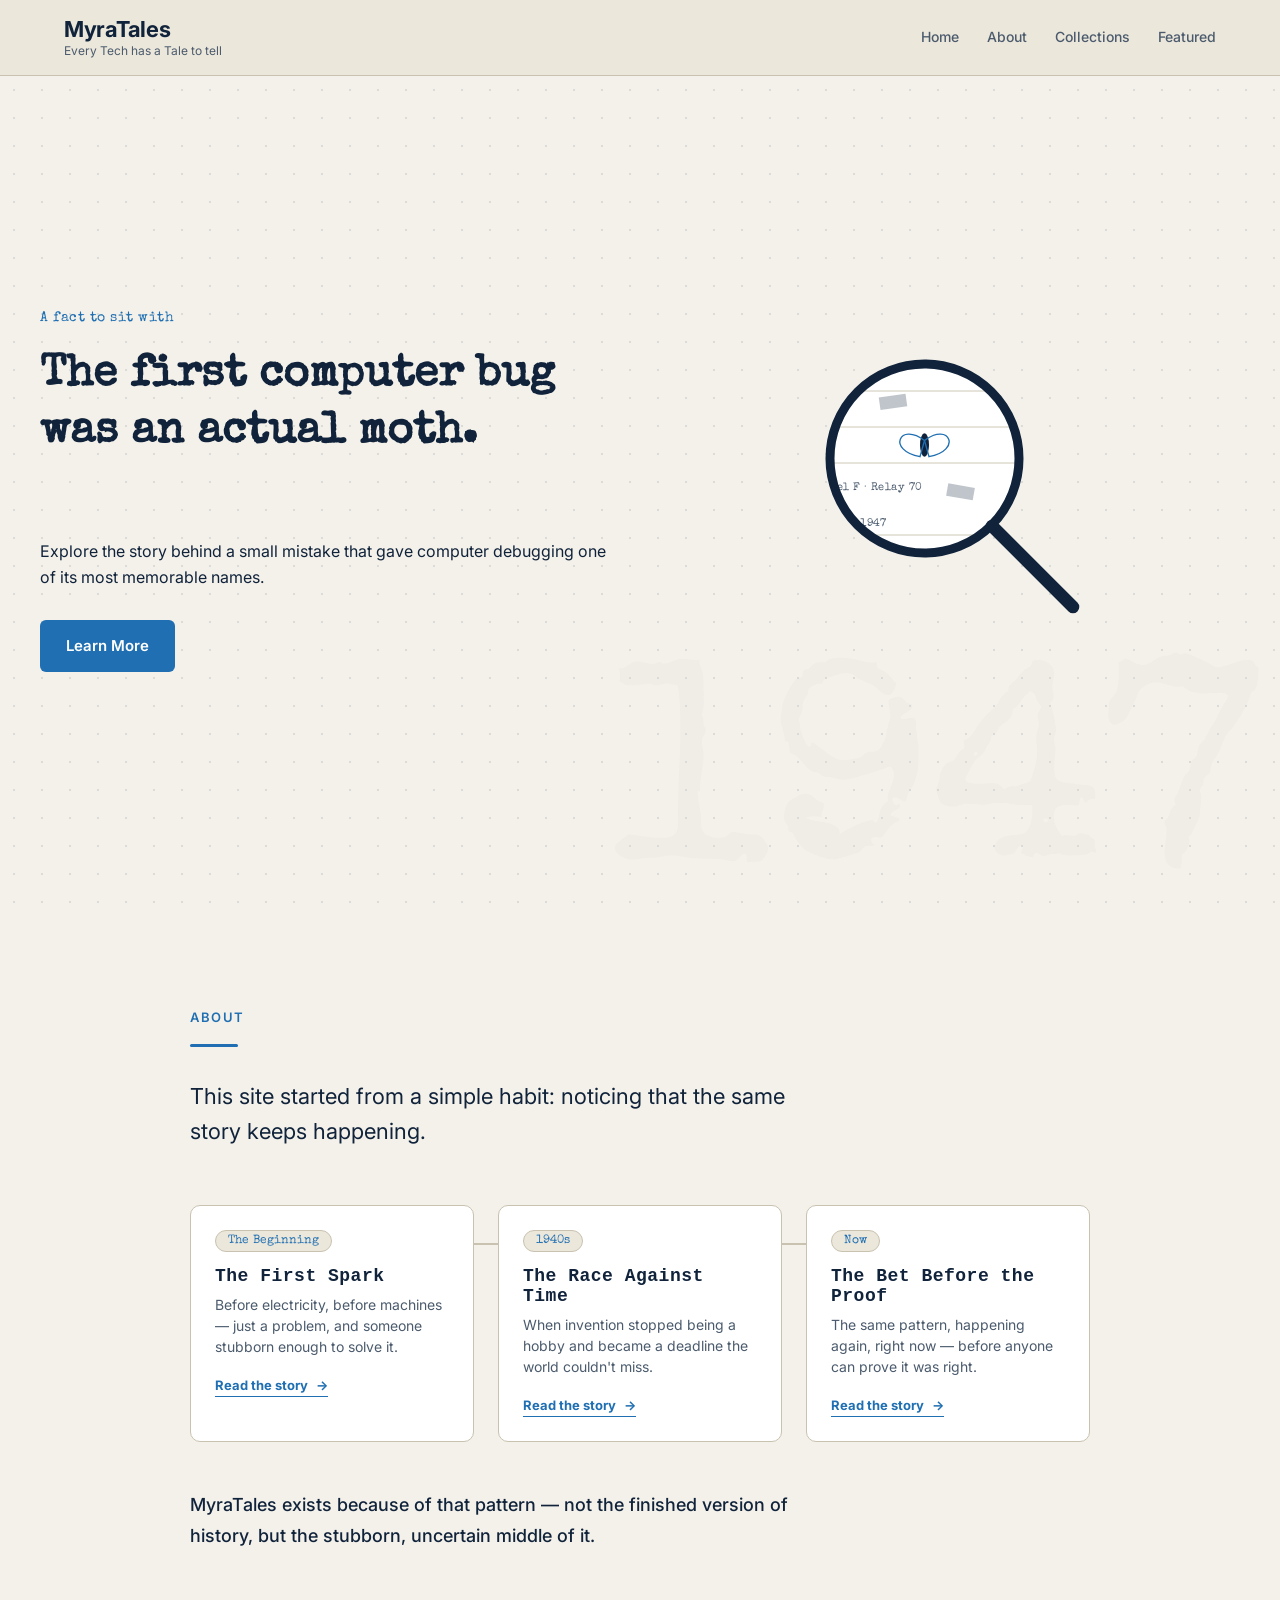
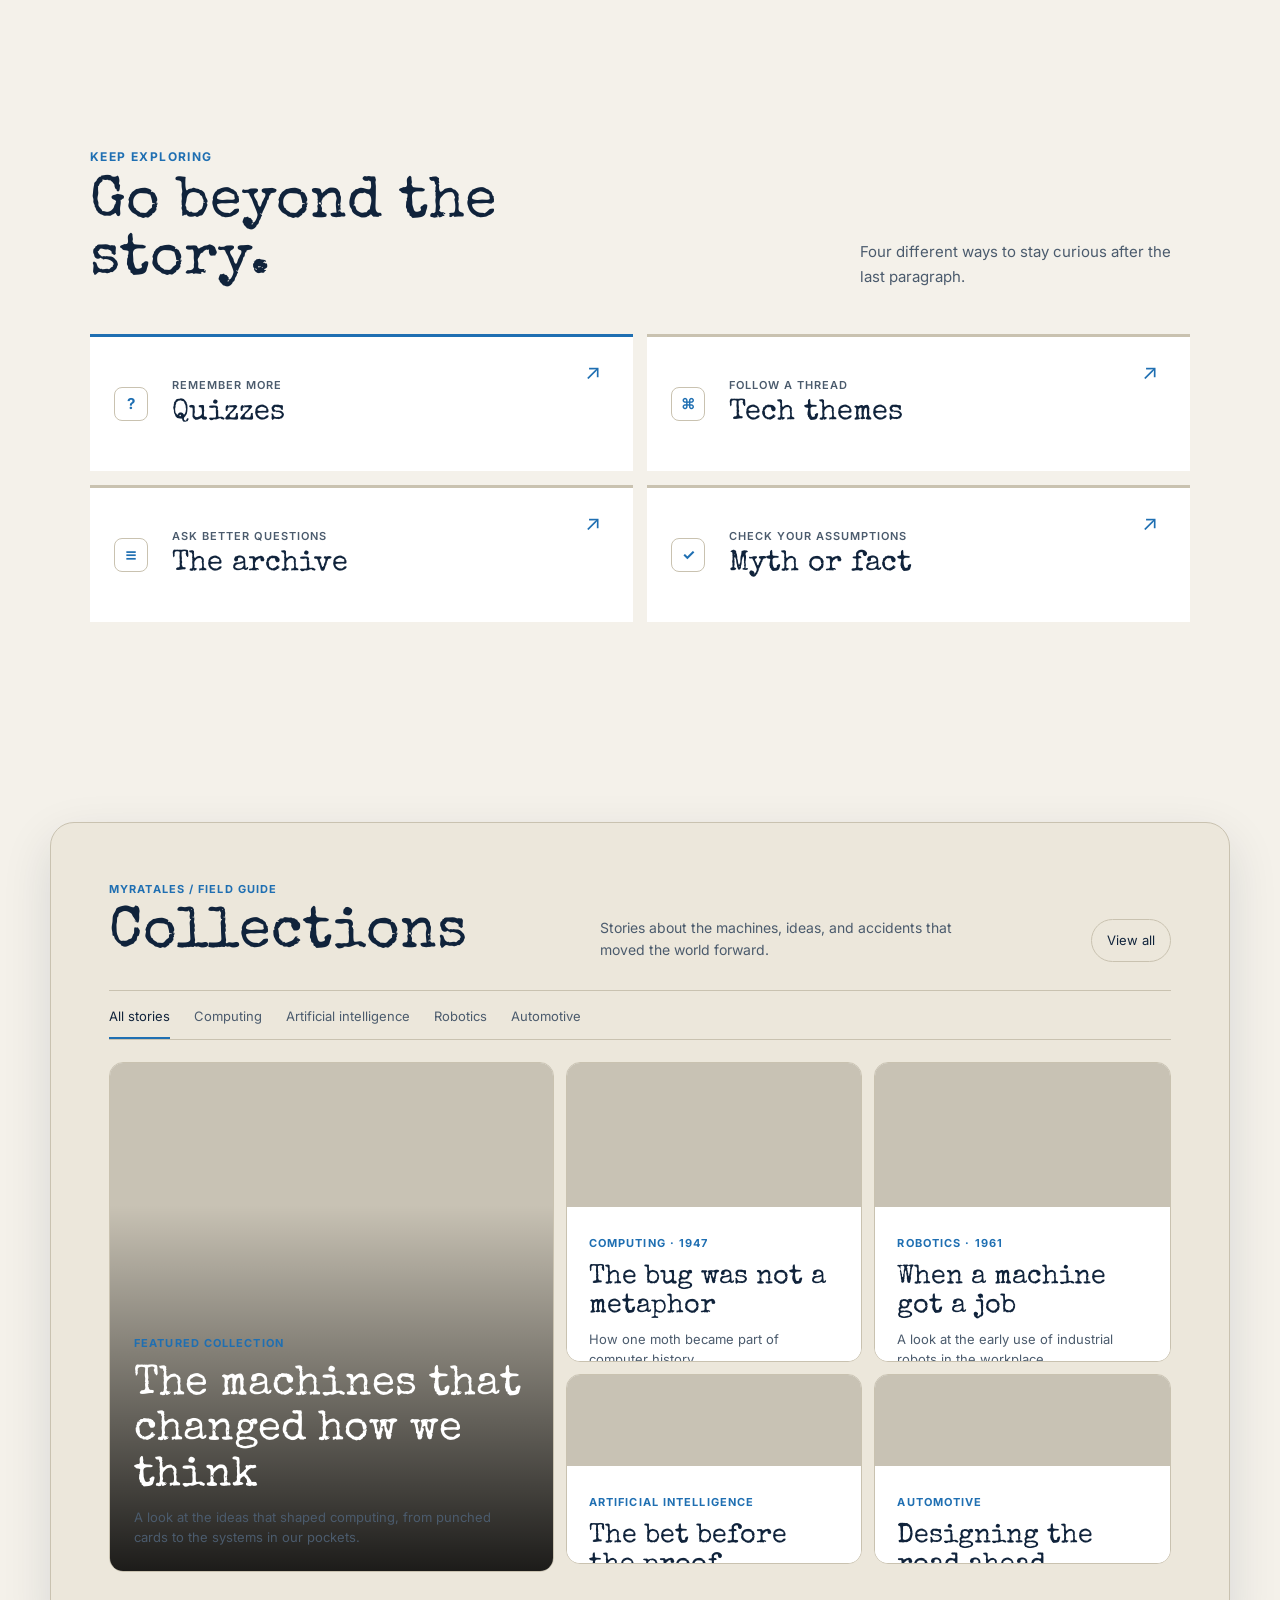
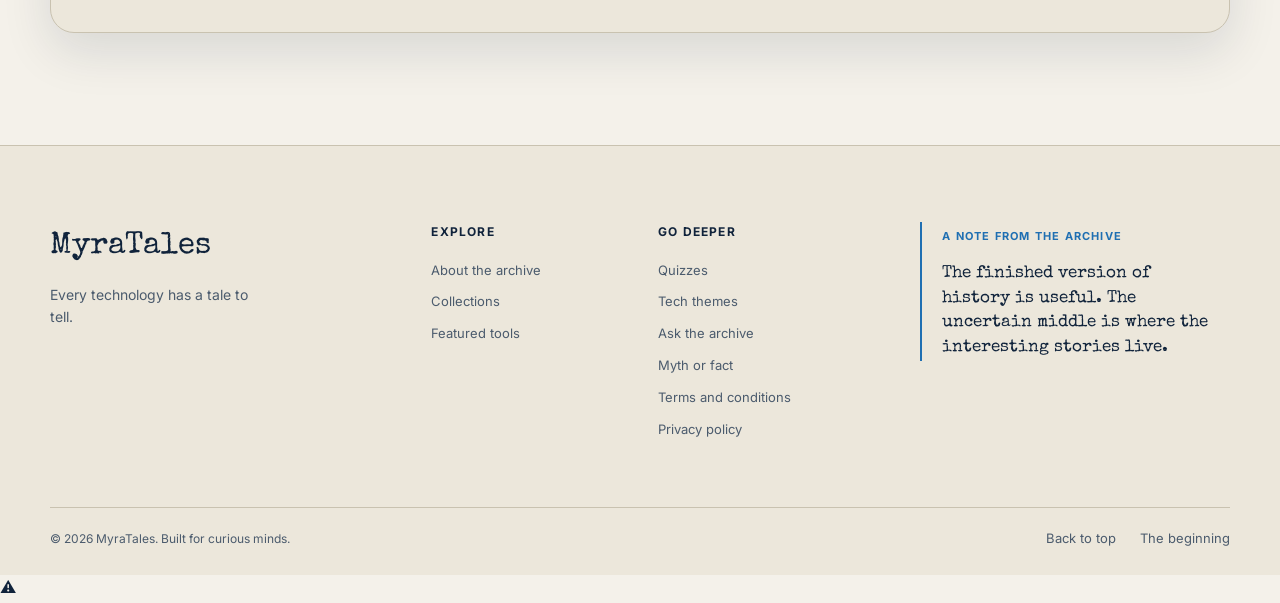
==== commit 8bda597e: "Update print statement from 'Hello' to 'Goodbye'" ====
--- a/index.html
+++ b/index.html
@@ -35,11 +35,6 @@
       <a href="#about">About</a>
       <a href="#collectionSection">Collections</a>
       <a href="#featured">Featured</a>
-
-      <!-- <button id="themeToggle" class="theme-toggle" aria-label="Toggle dark mode" aria-pressed="false">
-        <span class="theme-icon sun">☀</span>
-        <span class="theme-icon moon">☾</span>
-      </button> -->
     </nav>
 
   </div>
@@ -109,9 +104,6 @@
 </div>
                 </div>
             </div>
-            <!-- <a href="#about" class="scroll-cue" aria-label="Scroll down">
-                <span></span>
-            </a> -->
         </section>
     <section id="about" class="section about-section">
   <div class="section-inner">
@@ -192,7 +184,12 @@
         </button>
         <div class="featured-panel" id="featured-quiz-panel">
           <p>Test what actually stuck. Short, sharp quizzes built from real stories on this site, not trivia for its own sake.</p>
-          <a href="quizzes.html" class="featured-cta">Take a quiz</a>
+          <a href="quizzes.html" class="featured-cta"
+             data-coming-soon
+             data-message="Quizzes are still being written."
+             data-suggest="In the meantime, browse the"
+             data-suggest-link="#collectionSection"
+             data-suggest-label="Collections">Take a quiz</a>
         </div>
       </article>
 
@@ -207,7 +204,12 @@
         </button>
         <div class="featured-panel" id="featured-theme-panel">
           <p>Pick a lane: automotive, AI, robotics, and more. Follow one thread of technology through its own history.</p>
-          <a href="TechThemes.html" class="featured-cta">Explore themes</a>
+          <a href="TechThemes.html" class="featured-cta"
+             data-coming-soon
+             data-message="Themes are still being organised."
+             data-suggest="You can explore what's already here through the"
+             data-suggest-link="#collectionSection"
+             data-suggest-label="Collections">Explore themes</a>
         </div>
       </article>
 
@@ -222,7 +224,12 @@
         </button>
         <div class="featured-panel" id="featured-archive-panel">
           <p>Find the answers behind the questions everyone has quietly wondered about technology.</p>
-          <a href="archive.html" class="featured-cta">Ask something</a>
+          <a href="archive.html" class="featured-cta"
+             data-coming-soon
+             data-message="The archive is still being assembled."
+             data-suggest="The stories available so far live in"
+             data-suggest-link="#collectionSection"
+             data-suggest-label="Collections">Ask something</a>
         </div>
       </article>
 
@@ -237,7 +244,12 @@
         </button>
         <div class="featured-panel" id="featured-myth-panel">
           <p>Guess before you read. Some of what sounds made up is completely true, and some of what feels certain is wrong.</p>
-          <a href="myth-or-fact.html" class="featured-cta">Test yourself</a>
+          <a href="myth-or-fact.html" class="featured-cta"
+             data-coming-soon
+             data-message="Myth or fact is still being researched."
+             data-suggest="For now, the full stories are in"
+             data-suggest-link="#collectionSection"
+             data-suggest-label="Collections">Test yourself</a>
         </div>
       </article>
     </div>
@@ -252,7 +264,12 @@
         <h2>Collections</h2>
       </div>
       <p class="collection-summary">Stories about the machines, ideas, and accidents that moved the world forward.</p>
-      <a class="collection-view-all" href="TechThemes.html">View all</a>
+      <a class="collection-view-all" href="TechThemes.html"
+         data-coming-soon
+         data-message="The full theme index is still being built."
+         data-suggest="In the meantime, the current stories are on the"
+         data-suggest-link="#collectionSection"
+         data-suggest-label="Collections page">View all</a>
     </div>
 
     <nav class="collection-tabs" aria-label="Collection categories">
@@ -331,12 +348,36 @@
 
       <div class="footer-column">
         <h2>Go deeper</h2>
-        <a href="quizzes.html">Quizzes</a>
-        <a href="themes.html">Tech themes</a>
-        <a href="archive.html">Ask the archive</a>
-        <a href="myth-or-fact.html">Myth or fact</a>
-        <a href="terms.html">Terms and conditions</a>
-        <a href="privacy.html">Privacy policy</a>
+        <a href="quizzes.html" data-coming-soon
+           data-message="Quizzes are still being written."
+           data-suggest="Browse the"
+           data-suggest-link="#collectionSection"
+           data-suggest-label="Collections">Quizzes</a>
+        <a href="themes.html" data-coming-soon
+           data-message="Themes are still being organised."
+           data-suggest="In the meantime, explore the"
+           data-suggest-link="#collectionSection"
+           data-suggest-label="Collections">Tech themes</a>
+        <a href="archive.html" data-coming-soon
+           data-message="The archive is still being assembled."
+           data-suggest="The stories available so far live in"
+           data-suggest-link="#collectionSection"
+           data-suggest-label="Collections">Ask the archive</a>
+        <a href="myth-or-fact.html" data-coming-soon
+           data-message="Myth or fact is still being researched."
+           data-suggest="For now, the full stories are in"
+           data-suggest-link="#collectionSection"
+           data-suggest-label="Collections">Myth or fact</a>
+        <a href="terms.html" data-coming-soon
+           data-message="Terms and conditions are being prepared."
+           data-suggest="Read more about the site in the"
+           data-suggest-link="#about"
+           data-suggest-label="About section">Terms and conditions</a>
+        <a href="privacy.html" data-coming-soon
+           data-message="The privacy policy is being prepared."
+           data-suggest="Read more about the site in the"
+           data-suggest-link="#about"
+           data-suggest-label="About section">Privacy policy</a>
       </div>
 
       <div class="footer-note">
@@ -374,9 +415,6 @@
     </div>
 
     <div class="notice-actions">
-      <a href="mailto:pelewurababatunde09@gmail.com?subject=MyraTales%20—%20Feedback&body=Page%20or%20article%3A%20%0A%0AWhat%20I%20noticed%3A%20" class="notice-btn notice-btn-primary">
-        Report an issue
-      </a>
       <button type="button" class="notice-btn notice-btn-ghost" id="noticeClose">
         Continue reading
       </button>
@@ -387,6 +425,16 @@
     </p>
   </div>
 </div>
+
+<!-- COMING SOON TOAST -->
+<div class="soon-toast" id="soonToast" role="status" aria-live="polite" aria-hidden="true">
+  <span class="soon-toast-icon" aria-hidden="true">⚠</span>
+  <span class="soon-toast-text">
+    <span class="soon-toast-message" id="soonMessage"></span>
+    <span class="soon-toast-suggestion" id="soonSuggestion"></span>
+  </span>
+</div>
+
     <script src="script.js"></script>
 </body>
-</html>+</html>
--- a/style.css
+++ b/style.css
@@ -44,18 +44,6 @@
   --accent: #1f6fb2;
   --accent-hover: #175a91;
 }
-
-body.dark-mode {
-  --bg: #0b1521;
-  --bg-alt: #101d2c;
-  --card: #16273a;
-  --border: #23374d;
-  --ink: #eef3f8;
-  --ink-dim: #8fa3b8;
-  --accent: #4fd1ff;
-  --accent-hover: #2bb8ea;
-}
-
 body {
   background: var(--bg);
   color: var(--ink);
@@ -139,55 +127,6 @@
   color: var(--accent);
 }
 
-/* ===== Theme toggle ===== */
-.theme-toggle {
-  background: none;
-  border: 1.5px solid var(--border);
-  border-radius: 50%;
-  width: 38px;
-  height: 38px;
-  display: flex;
-  align-items: center;
-  justify-content: center;
-  cursor: pointer;
-  position: relative;
-  transition: border-color 0.2s ease;
-}
-
-.theme-toggle:hover {
-  border-color: var(--accent);
-}
-
-.theme-icon {
-  position: absolute;
-  font-size: 15px;
-  color: var(--ink);
-  transition: opacity 0.2s ease, transform 0.3s ease, color 0.2s ease;
-}
-
-.theme-icon.sun {
-  opacity: 1;
-  transform: rotate(0deg);
-}
-
-.theme-icon.moon {
-  opacity: 0;
-  transform: rotate(-90deg);
-}
-
-body.dark-mode .theme-icon.sun {
-  opacity: 0;
-  transform: rotate(90deg);
-}
-
-body.dark-mode .theme-icon.moon {
-  opacity: 1;
-  transform: rotate(0deg);
-}
-
-.theme-toggle:hover .theme-icon {
-  color: var(--accent);
-}
 
 /* ===== Hamburger icon ===== */
 .menu-toggle {
@@ -1860,4 +1799,4 @@
   .notice-btn {
     width: 100%;
   }
-}+}
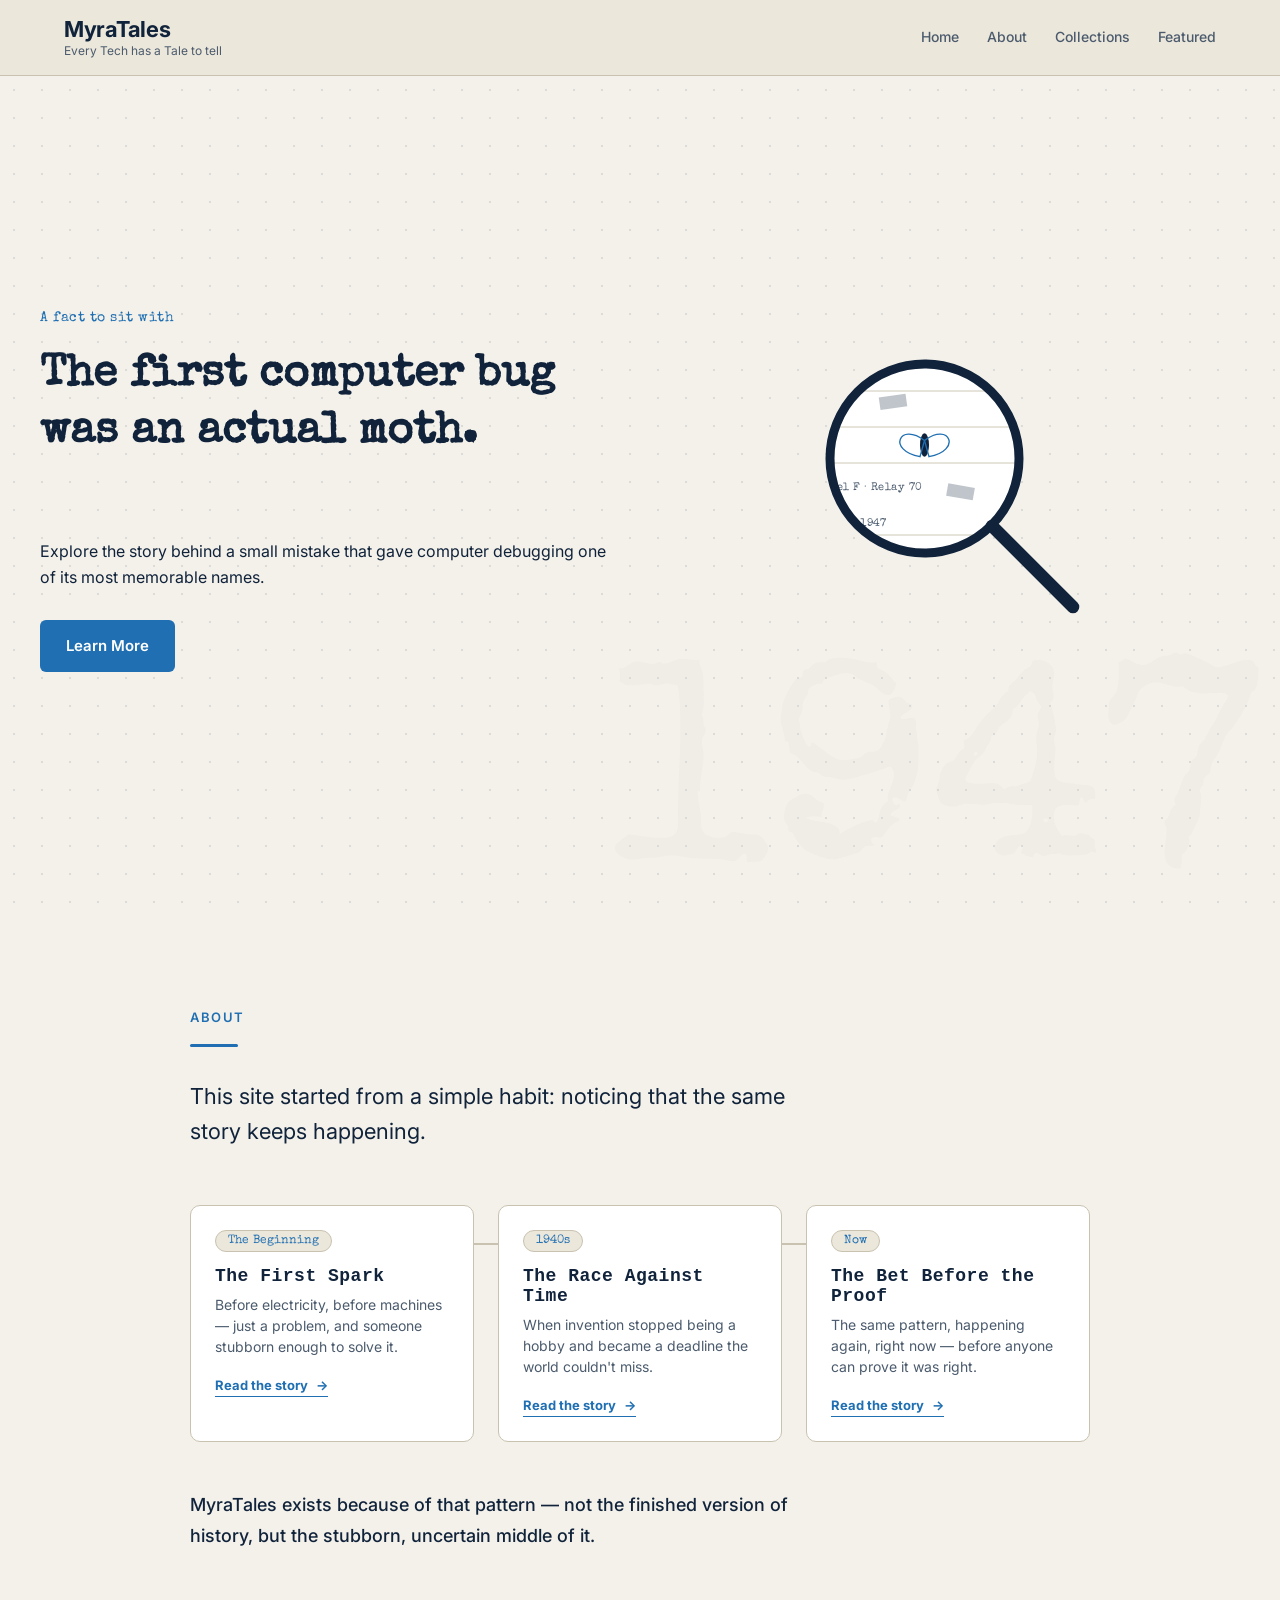
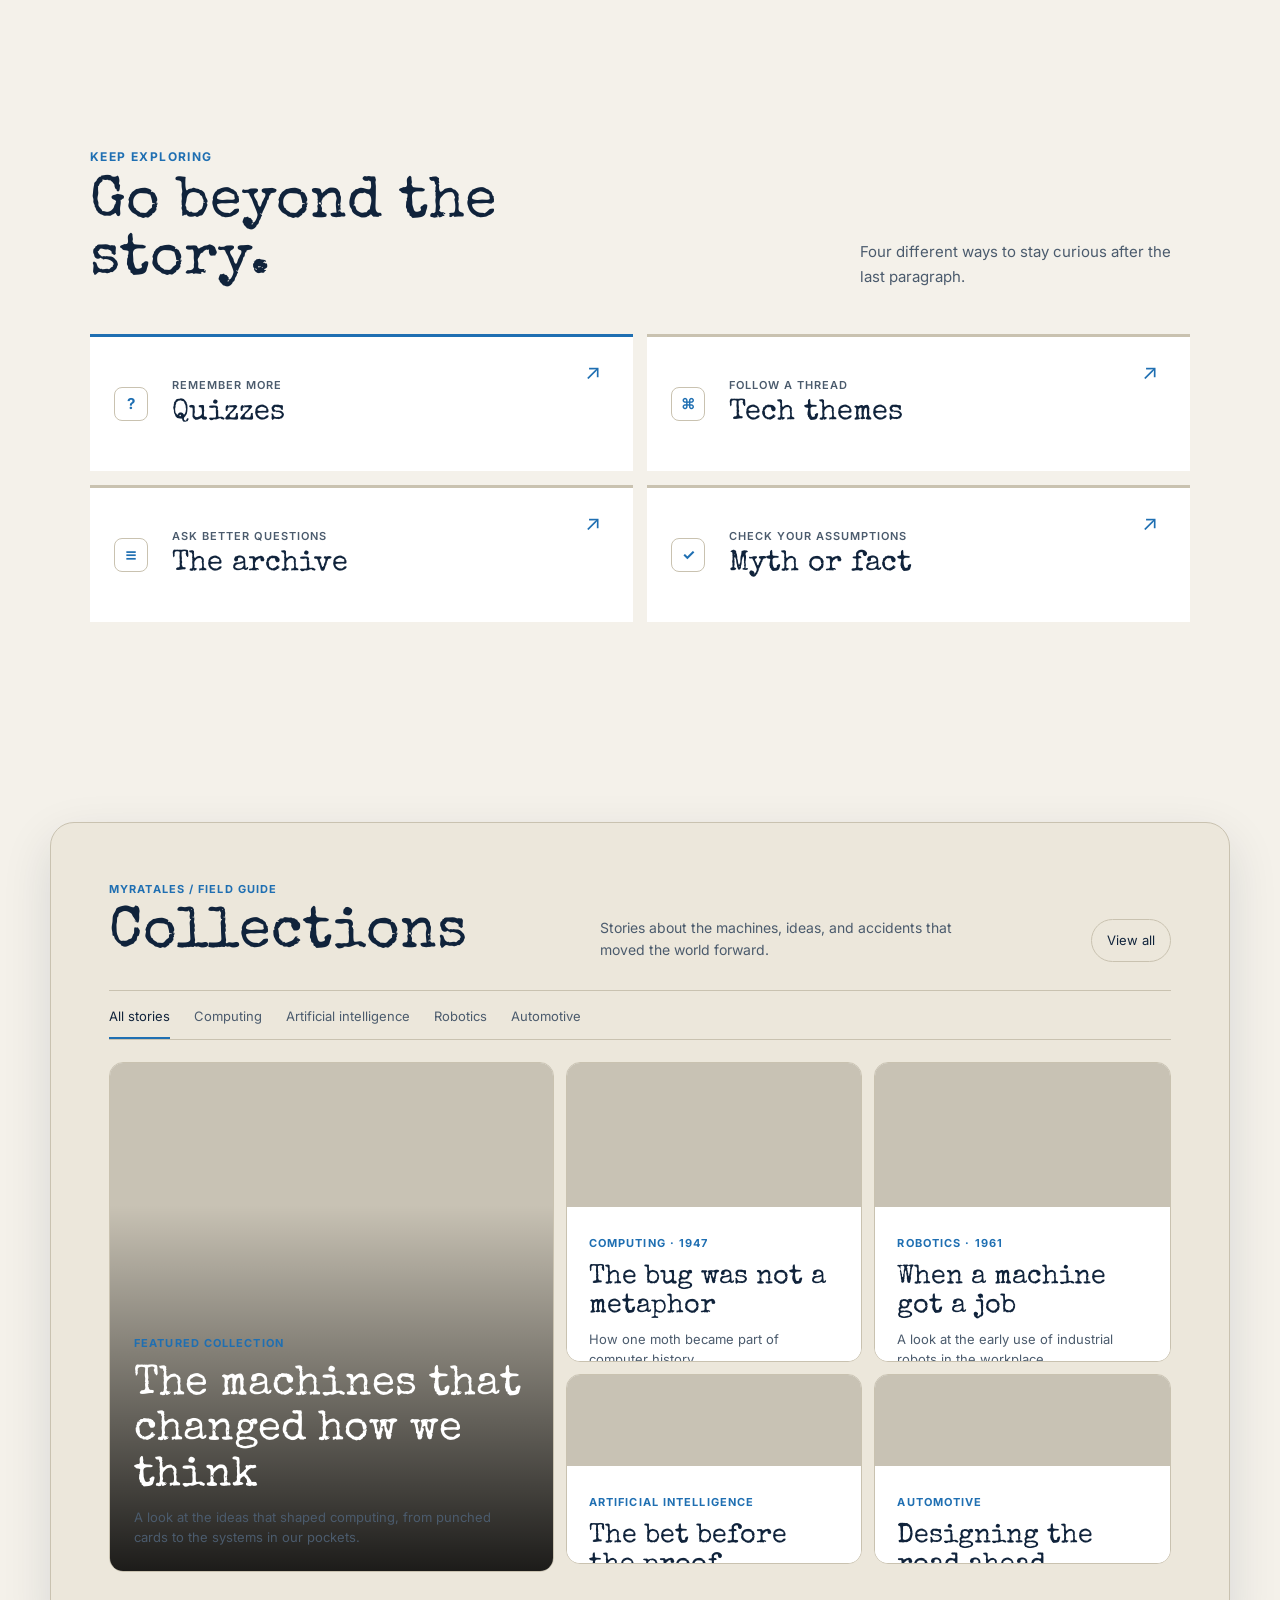
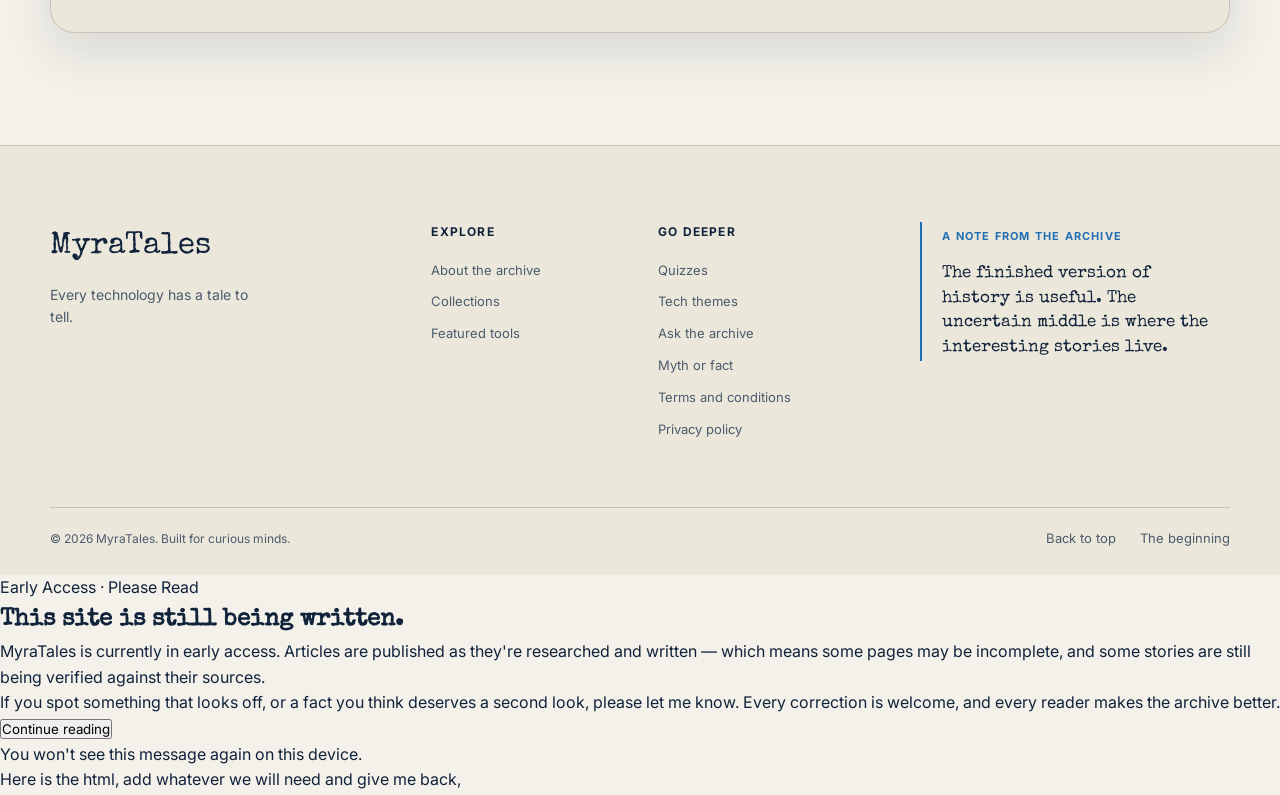
==== commit 81a86151: "Update index.html" ====
--- a/index.html
+++ b/index.html
@@ -104,6 +104,9 @@
 </div>
                 </div>
             </div>
+            <!-- <a href="#about" class="scroll-cue" aria-label="Scroll down">
+                <span></span>
+            </a> -->
         </section>
     <section id="about" class="section about-section">
   <div class="section-inner">
@@ -184,12 +187,7 @@
         </button>
         <div class="featured-panel" id="featured-quiz-panel">
           <p>Test what actually stuck. Short, sharp quizzes built from real stories on this site, not trivia for its own sake.</p>
-          <a href="quizzes.html" class="featured-cta"
-             data-coming-soon
-             data-message="Quizzes are still being written."
-             data-suggest="In the meantime, browse the"
-             data-suggest-link="#collectionSection"
-             data-suggest-label="Collections">Take a quiz</a>
+          <a href="quizzes.html" class="featured-cta">Take a quiz</a>
         </div>
       </article>
 
@@ -204,12 +202,7 @@
         </button>
         <div class="featured-panel" id="featured-theme-panel">
           <p>Pick a lane: automotive, AI, robotics, and more. Follow one thread of technology through its own history.</p>
-          <a href="TechThemes.html" class="featured-cta"
-             data-coming-soon
-             data-message="Themes are still being organised."
-             data-suggest="You can explore what's already here through the"
-             data-suggest-link="#collectionSection"
-             data-suggest-label="Collections">Explore themes</a>
+          <a href="TechThemes.html" class="featured-cta">Explore themes</a>
         </div>
       </article>
 
@@ -224,12 +217,7 @@
         </button>
         <div class="featured-panel" id="featured-archive-panel">
           <p>Find the answers behind the questions everyone has quietly wondered about technology.</p>
-          <a href="archive.html" class="featured-cta"
-             data-coming-soon
-             data-message="The archive is still being assembled."
-             data-suggest="The stories available so far live in"
-             data-suggest-link="#collectionSection"
-             data-suggest-label="Collections">Ask something</a>
+          <a href="archive.html" class="featured-cta">Ask something</a>
         </div>
       </article>
 
@@ -244,12 +232,7 @@
         </button>
         <div class="featured-panel" id="featured-myth-panel">
           <p>Guess before you read. Some of what sounds made up is completely true, and some of what feels certain is wrong.</p>
-          <a href="myth-or-fact.html" class="featured-cta"
-             data-coming-soon
-             data-message="Myth or fact is still being researched."
-             data-suggest="For now, the full stories are in"
-             data-suggest-link="#collectionSection"
-             data-suggest-label="Collections">Test yourself</a>
+          <a href="myth-or-fact.html" class="featured-cta">Test yourself</a>
         </div>
       </article>
     </div>
@@ -264,12 +247,7 @@
         <h2>Collections</h2>
       </div>
       <p class="collection-summary">Stories about the machines, ideas, and accidents that moved the world forward.</p>
-      <a class="collection-view-all" href="TechThemes.html"
-         data-coming-soon
-         data-message="The full theme index is still being built."
-         data-suggest="In the meantime, the current stories are on the"
-         data-suggest-link="#collectionSection"
-         data-suggest-label="Collections page">View all</a>
+      <a class="collection-view-all" href="TechThemes.html">View all</a>
     </div>
 
     <nav class="collection-tabs" aria-label="Collection categories">
@@ -348,36 +326,12 @@
 
       <div class="footer-column">
         <h2>Go deeper</h2>
-        <a href="quizzes.html" data-coming-soon
-           data-message="Quizzes are still being written."
-           data-suggest="Browse the"
-           data-suggest-link="#collectionSection"
-           data-suggest-label="Collections">Quizzes</a>
-        <a href="themes.html" data-coming-soon
-           data-message="Themes are still being organised."
-           data-suggest="In the meantime, explore the"
-           data-suggest-link="#collectionSection"
-           data-suggest-label="Collections">Tech themes</a>
-        <a href="archive.html" data-coming-soon
-           data-message="The archive is still being assembled."
-           data-suggest="The stories available so far live in"
-           data-suggest-link="#collectionSection"
-           data-suggest-label="Collections">Ask the archive</a>
-        <a href="myth-or-fact.html" data-coming-soon
-           data-message="Myth or fact is still being researched."
-           data-suggest="For now, the full stories are in"
-           data-suggest-link="#collectionSection"
-           data-suggest-label="Collections">Myth or fact</a>
-        <a href="terms.html" data-coming-soon
-           data-message="Terms and conditions are being prepared."
-           data-suggest="Read more about the site in the"
-           data-suggest-link="#about"
-           data-suggest-label="About section">Terms and conditions</a>
-        <a href="privacy.html" data-coming-soon
-           data-message="The privacy policy is being prepared."
-           data-suggest="Read more about the site in the"
-           data-suggest-link="#about"
-           data-suggest-label="About section">Privacy policy</a>
+        <a href="quizzes.html">Quizzes</a>
+        <a href="themes.html">Tech themes</a>
+        <a href="archive.html">Ask the archive</a>
+        <a href="myth-or-fact.html">Myth or fact</a>
+        <a href="terms.html">Terms and conditions</a>
+        <a href="privacy.html">Privacy policy</a>
       </div>
 
       <div class="footer-note">
@@ -425,16 +379,7 @@
     </p>
   </div>
 </div>
-
-<!-- COMING SOON TOAST -->
-<div class="soon-toast" id="soonToast" role="status" aria-live="polite" aria-hidden="true">
-  <span class="soon-toast-icon" aria-hidden="true">⚠</span>
-  <span class="soon-toast-text">
-    <span class="soon-toast-message" id="soonMessage"></span>
-    <span class="soon-toast-suggestion" id="soonSuggestion"></span>
-  </span>
-</div>
-
     <script src="script.js"></script>
 </body>
 </html>
+Here is the html, add whatever we will need and give me back, 
--- a/style.css
+++ b/style.css
@@ -1324,479 +1324,4 @@
 }
 
 /* Every phone below 768px that ISN'T covered by the 480–767 range below:
-   this guarantees the hero, ghost year, and scroll cue never fall through
-   the gap on small phones (360–479px), which the previous file missed. */
-@media (max-width: 767px) {
-  .hero {
-    min-height: auto;
-    padding: 72px 24px 96px;
-  }
-
-  .hero-visual {
-    width: min(100%, 360px);
-  }
-
-  .scroll-cue {
-    display: none;
-  }
-
-  .ghost-year {
-    font-size: clamp(90px, 30vw, 200px);
-    opacity: 0.12;
-  }
-
-  .featured-section {
-    padding-top: 76px;
-    padding-bottom: 88px;
-  }
-}
-
-@media (max-width: 520px) {
-  .collection-section {
-    padding: 58px 14px 76px;
-  }
-
-  .collection-shell {
-    padding: 24px 16px 28px;
-    border-radius: 18px;
-  }
-
-  .collection-topbar {
-    display: block;
-  }
-
-  .collection-view-all {
-    display: inline-block;
-    margin-top: 20px;
-  }
-
-  .collection-board {
-    display: block;
-  }
-
-  .collection-card,
-  .collection-card-featured {
-    min-height: 360px;
-    margin-bottom: 12px;
-  }
-
-  .collection-card-compact,
-  .collection-card-story {
-    min-height: 310px;
-  }
-
-  .collection-card-story .collection-card-content,
-  .collection-card-compact .collection-card-content {
-    top: auto;
-  }
-
-  .collection-pulse {
-    margin-top: 12px;
-  }
-
-  .site-footer {
-    padding: 58px 20px 22px;
-  }
-
-  .footer-main {
-    grid-template-columns: 1fr;
-    gap: 34px;
-    padding-bottom: 44px;
-  }
-
-  .footer-brand,
-  .footer-note {
-    grid-column: auto;
-  }
-
-  .footer-bottom {
-    align-items: flex-start;
-    flex-direction: column;
-    gap: 14px;
-  }
-
-  .footer-bottom-links {
-    flex-wrap: wrap;
-    gap: 12px 20px;
-  }
-
-  .legal-content {
-    padding: 70px 20px 90px;
-  }
-}
-
-@media (max-width: 480px) {
-  .featured-title {
-    font-size: 16px;
-  }
-
-  .featured-trigger {
-    padding: 16px 18px;
-    grid-template-columns: 34px minmax(0, 1fr) 20px;
-  }
-
-  .featured-panel p,
-  .featured-cta {
-    padding-left: 18px;
-    margin-left: 18px;
-  }
-}
-
-@media (max-width: 420px) {
-  .header-logo {
-    font-size: 19px;
-  }
-
-  .tagline {
-    font-size: 11px;
-  }
-}
-
-@media (prefers-reduced-motion: reduce) {
-  .hero-bg { animation: none; }
-  .moth { animation: none; }
-  .story-modal, .story-modal-panel { transition: none; }
-  .collection-card-image { transition: none; }
-}
-/* ============================================================
-   RESPONSIVE PATCHES — targeted fixes for mobile
-   Adds to what's already there. Nothing above is changed.
-   ============================================================ */
-
-/* ---------- 768–900px: hero reserved space is too tall ---------- */
-@media (max-width: 900px) and (min-width: 769px) {
-  .hero {
-    min-height: auto;
-    padding: 80px 24px 96px;
-  }
-
-  .hero-text h1 {
-    min-height: auto;
-  }
-}
-
-/* ---------- Up to 767px: tighten hero text + reserved space ---------- */
-@media (max-width: 767px) {
-  .hero-text h1 {
-    min-height: auto;
-    max-width: 100%;
-  }
-
-  .hero-inner {
-    gap: 32px;
-  }
-
-  .magnifier-illustration {
-    max-width: 200px;
-  }
-
-  .ghost-year {
-    right: 8px;
-    bottom: -20px;
-  }
-}
-
-/* ---------- Up to 600px: featured trigger becomes a stacked layout ---------- */
-@media (max-width: 600px) {
-  .featured-trigger {
-    grid-template-columns: 34px 1fr;
-    grid-template-rows: auto auto;
-    gap: 12px 14px;
-    min-height: auto;
-    padding: 20px 18px;
-  }
-
-  .featured-icon {
-    grid-row: 1 / 3;
-    align-self: start;
-  }
-
-  .featured-trigger-copy {
-    grid-column: 2;
-    gap: 4px;
-  }
-
-  .featured-arrow {
-    grid-column: 2;
-    align-self: end;
-    justify-self: end;
-    font-size: 18px;
-  }
-
-  .featured-title {
-    font-size: 20px;
-  }
-
-  /* let the panel open to whatever height it needs */
-  .featured-item.open .featured-panel {
-    max-height: 600px;
-  }
-}
-
-/* ---------- Up to 520px: collection cards need shorter heights ---------- */
-@media (max-width: 520px) {
-  .collection-card,
-  .collection-card-featured {
-    min-height: 300px;
-    margin-bottom: 10px;
-  }
-
-  .collection-card-compact,
-  .collection-card-story {
-    min-height: 260px;
-  }
-
-  .collection-card-image {
-    height: 52%;
-  }
-
-  .collection-card h3 {
-    font-size: 20px;
-  }
-
-  .collection-card-featured h3 {
-    font-size: 24px;
-  }
-
-  .collection-card-content {
-    padding: 18px;
-  }
-
-  .collection-tabs {
-    gap: 18px;
-    padding-bottom: 2px;
-  }
-
-  .collection-tabs a {
-    padding: 12px 0 10px;
-    font-size: 12px;
-  }
-
-  .collection-pulse {
-    padding: 18px;
-  }
-}
-
-/* ---------- Up to 420px: kill any remaining overflow ---------- */
-@media (max-width: 420px) {
-  .hero {
-    padding: 64px 18px 80px;
-  }
-
-  .hero-text h1 {
-    font-size: clamp(22px, 6vw, 30px);
-  }
-
-  .description {
-    font-size: 14px;
-  }
-
-  .btn-primary {
-    padding: 12px 22px;
-    font-size: 14px;
-  }
-
-  .about-section,
-  .featured-section {
-    padding-left: 18px;
-    padding-right: 18px;
-  }
-
-  .about-intro {
-    font-size: 17px;
-  }
-
-  .pattern-card {
-    padding: 20px;
-  }
-
-  .featured-trigger {
-    padding: 18px 16px;
-  }
-
-  .story-modal-panel {
-    padding: 24px 18px;
-    border-radius: 12px;
-  }
-
-  .footer-logo {
-    font-size: 26px;
-  }
-}
-/* ============================================================
-   EARLY ACCESS NOTICE MODAL
-   ============================================================ */
-
-.notice-modal {
-  position: fixed;
-  inset: 0;
-  z-index: 300;
-  display: flex;
-  align-items: center;
-  justify-content: center;
-  padding: 24px;
-  visibility: hidden;
-  opacity: 0;
-  transition: opacity 0.4s ease, visibility 0.4s ease;
-}
-
-.notice-modal.open {
-  visibility: visible;
-  opacity: 1;
-}
-
-.notice-overlay {
-  position: absolute;
-  inset: 0;
-  background: rgba(16, 35, 59, 0.55);
-  backdrop-filter: blur(3px);
-}
-
-.notice-panel {
-  position: relative;
-  background: var(--card);
-  border: 1px solid var(--border);
-  border-radius: 14px;
-  width: 100%;
-  max-width: 540px;
-  max-height: 90vh;
-  overflow-y: auto;
-  padding: 40px 36px 28px;
-  transform: translateY(24px) scale(0.98);
-  opacity: 0;
-  transition: transform 0.5s cubic-bezier(0.16, 1, 0.3, 1), opacity 0.4s ease;
-  box-shadow: 0 24px 60px rgba(16, 35, 59, 0.25);
-}
-
-/* top accent line, like the divider used elsewhere */
-.notice-panel::before {
-  content: '';
-  position: absolute;
-  top: 0;
-  left: 36px;
-  right: 36px;
-  height: 3px;
-  background: var(--accent);
-  border-radius: 0 0 3px 3px;
-}
-
-.notice-modal.open .notice-panel {
-  transform: translateY(0) scale(1);
-  opacity: 1;
-}
-
-.notice-eyebrow {
-  display: inline-block;
-  font-family: 'Special Elite', monospace;
-  font-size: 11px;
-  color: var(--accent);
-  letter-spacing: 1.4px;
-  text-transform: uppercase;
-  margin-bottom: 14px;
-}
-
-.notice-panel h2 {
-  font-family: 'Special Elite', monospace;
-  font-size: clamp(22px, 3vw, 28px);
-  font-weight: 400;
-  line-height: 1.15;
-  color: var(--ink);
-  margin-bottom: 20px;
-  letter-spacing: 0.2px;
-}
-
-.notice-body p {
-  font-size: 14.5px;
-  line-height: 1.7;
-  color: var(--ink-dim);
-  margin-bottom: 14px;
-}
-
-.notice-body p:last-child {
-  margin-bottom: 0;
-}
-
-.notice-actions {
-  display: flex;
-  gap: 12px;
-  margin-top: 28px;
-  flex-wrap: wrap;
-}
-
-.notice-btn {
-  display: inline-flex;
-  align-items: center;
-  justify-content: center;
-  padding: 12px 22px;
-  border-radius: 6px;
-  font-size: 14px;
-  font-weight: 600;
-  font-family: inherit;
-  cursor: pointer;
-  border: 1.5px solid transparent;
-  transition: background-color 0.2s ease, border-color 0.2s ease,
-              color 0.2s ease, transform 0.2s ease;
-  text-decoration: none;
-}
-
-.notice-btn-primary {
-  background: var(--accent);
-  color: #fff;
-}
-
-.notice-btn-primary:hover,
-.notice-btn-primary:focus-visible {
-  background: var(--accent-hover);
-  transform: translateY(-1px);
-}
-
-.notice-btn-ghost {
-  background: transparent;
-  color: var(--ink-dim);
-  border-color: var(--border);
-}
-
-.notice-btn-ghost:hover,
-.notice-btn-ghost:focus-visible {
-  color: var(--ink);
-  border-color: var(--ink-dim);
-}
-
-.notice-footnote {
-  margin-top: 22px;
-  font-size: 11.5px;
-  color: var(--ink-dim);
-  opacity: 0.7;
-  text-align: center;
-  letter-spacing: 0.3px;
-}
-
-body.notice-open {
-  overflow: hidden;
-}
-
-/* --- Mobile --- */
-@media (max-width: 520px) {
-  .notice-modal {
-    padding: 16px;
-  }
-
-  .notice-panel {
-    padding: 32px 22px 22px;
-    border-radius: 12px;
-    max-height: 92vh;
-  }
-
-  .notice-panel::before {
-    left: 22px;
-    right: 22px;
-  }
-
-  .notice-actions {
-    flex-direction: column;
-  }
-
-  .notice-btn {
-    width: 100%;
-  }
-}
+  
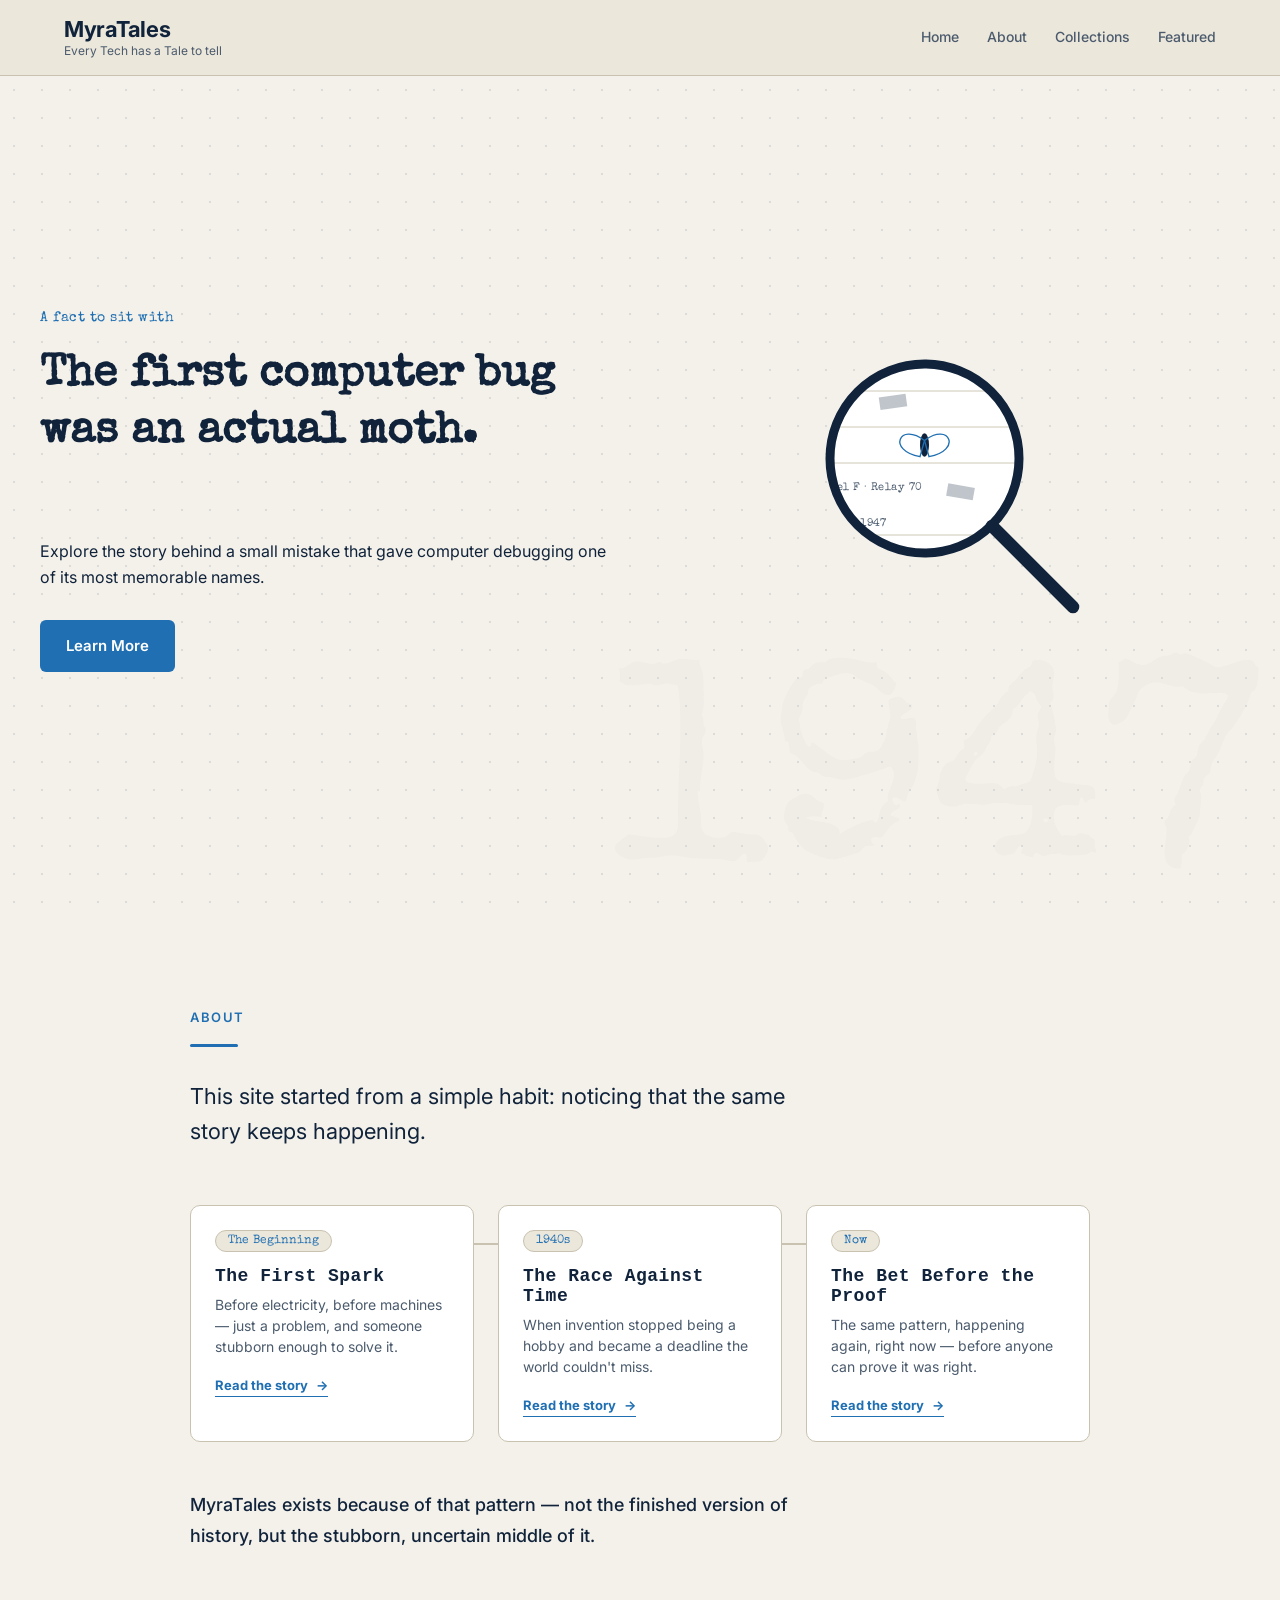
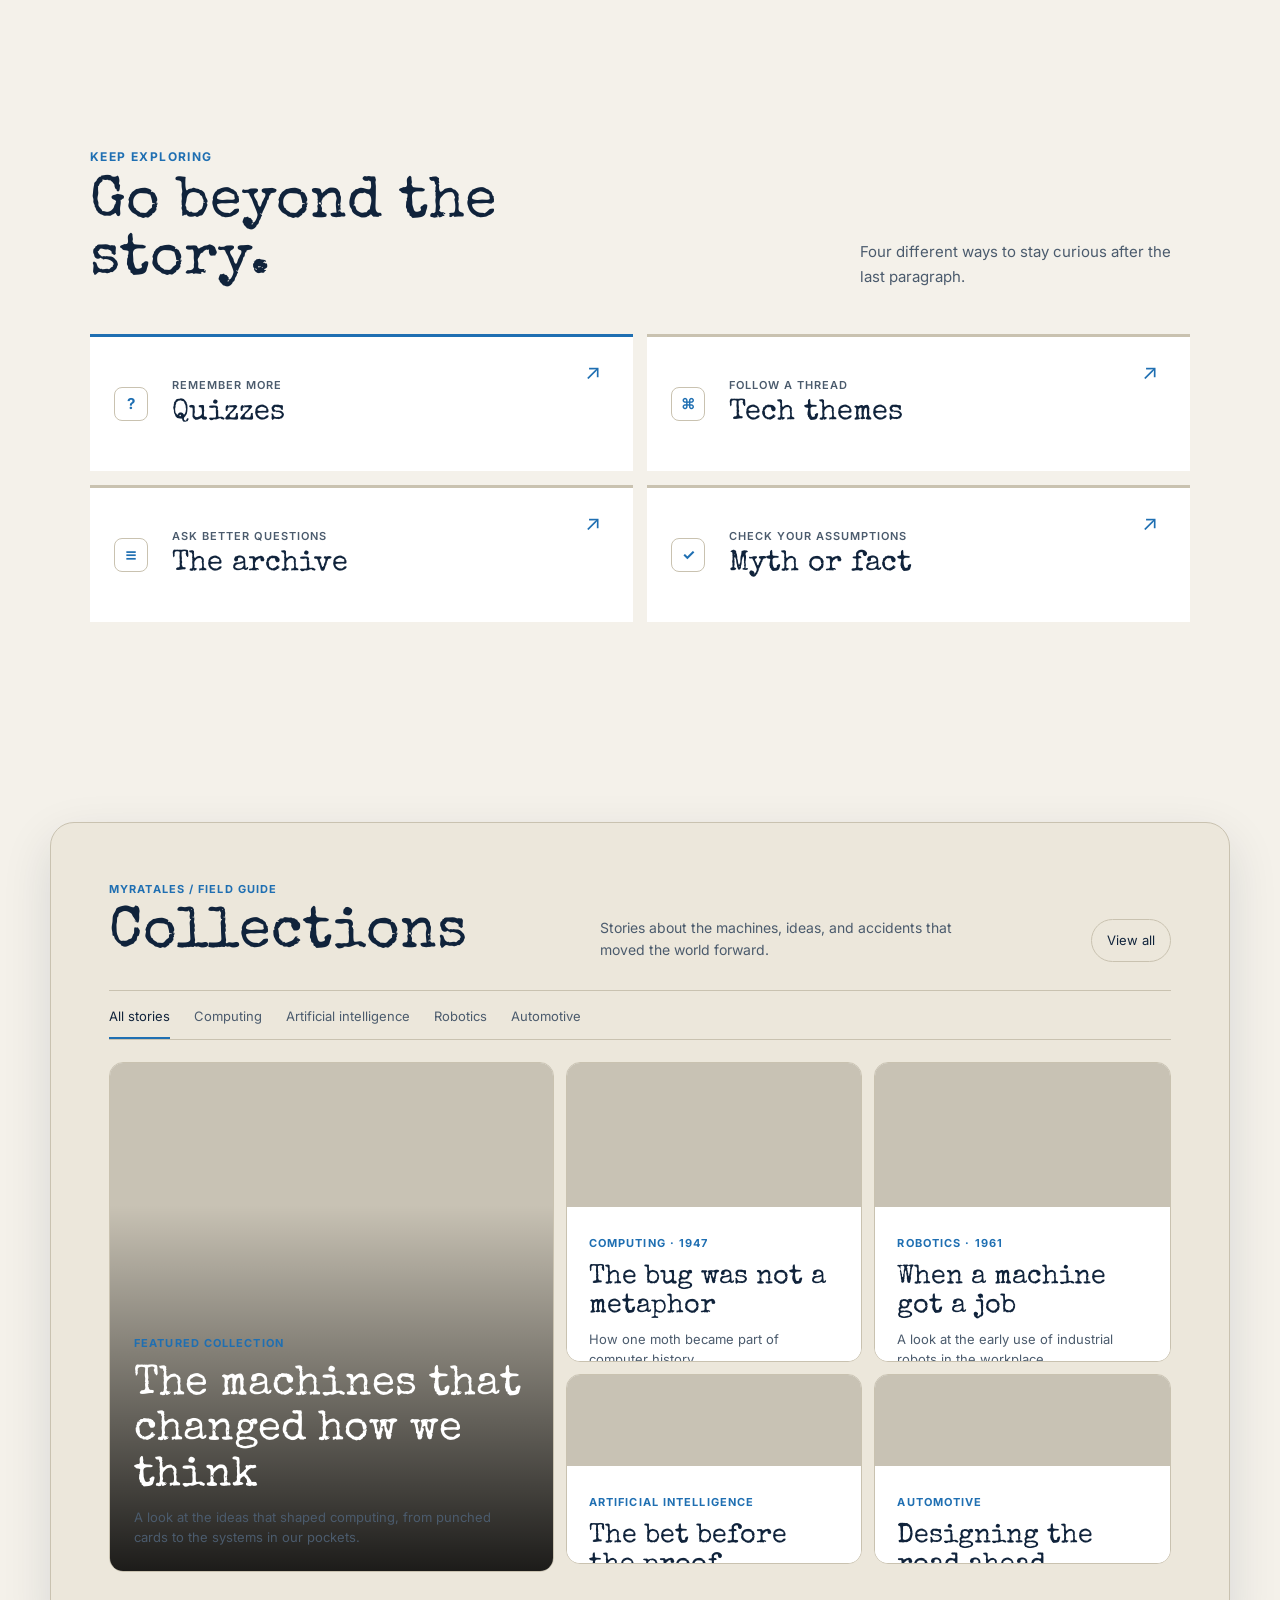
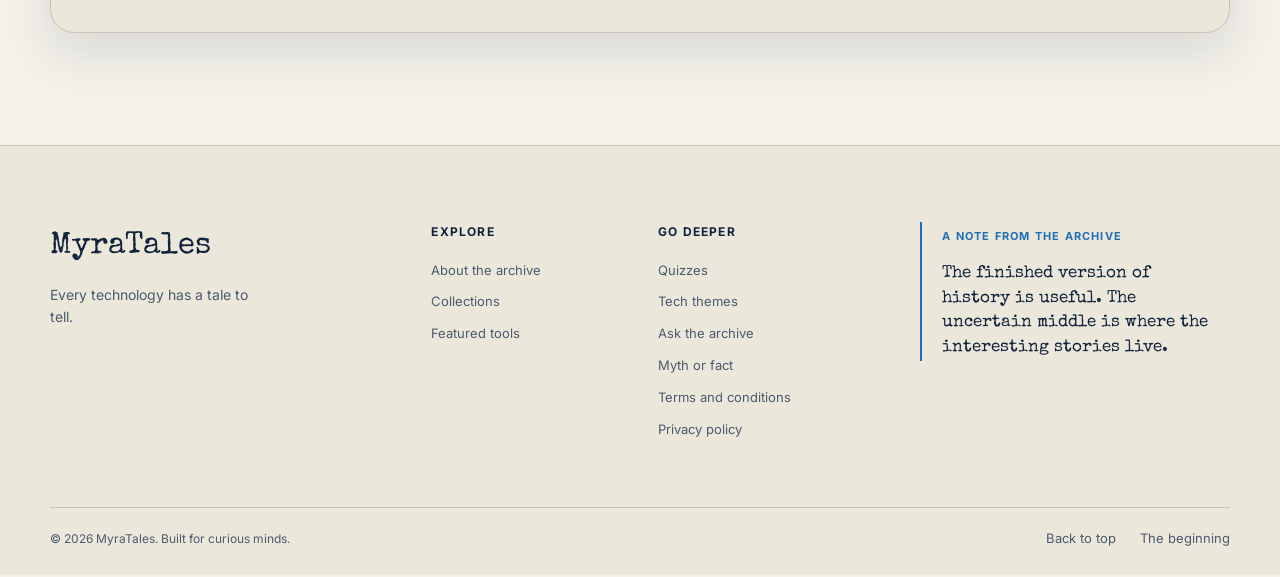
==== commit 39b80fdb: "Update print statement from 'Hello' to 'Goodbye'" ====
--- a/index.html
+++ b/index.html
@@ -373,13 +373,9 @@
         Continue reading
       </button>
     </div>
-
-    <p class="notice-footnote">
-      You won't see this message again on this device.
-    </p>
   </div>
 </div>
     <script src="script.js"></script>
 </body>
 </html>
-Here is the html, add whatever we will need and give me back, 
+
--- a/style.css
+++ b/style.css
@@ -1177,6 +1177,183 @@
   color: var(--accent);
   margin-left: 5px;
 }
+/* ============================================================
+   EARLY ACCESS NOTICE MODAL
+   ============================================================ */
+
+.notice-modal {
+  position: fixed;
+  inset: 0;
+  z-index: 300;
+  display: flex;
+  align-items: center;
+  justify-content: center;
+  padding: 24px;
+  visibility: hidden;
+  opacity: 0;
+  transition: opacity 0.4s ease, visibility 0.4s ease;
+}
+
+.notice-modal.open {
+  visibility: visible;
+  opacity: 1;
+}
+
+.notice-overlay {
+  position: absolute;
+  inset: 0;
+  background: rgba(16, 35, 59, 0.55);
+  backdrop-filter: blur(3px);
+}
+
+.notice-panel {
+  position: relative;
+  background: var(--card);
+  border: 1px solid var(--border);
+  border-radius: 14px;
+  width: 100%;
+  max-width: 540px;
+  max-height: 90vh;
+  overflow-y: auto;
+  padding: 40px 36px 28px;
+  transform: translateY(24px) scale(0.98);
+  opacity: 0;
+  transition: transform 0.5s cubic-bezier(0.16, 1, 0.3, 1), opacity 0.4s ease;
+  box-shadow: 0 24px 60px rgba(16, 35, 59, 0.25);
+}
+
+/* top accent line, like the divider used elsewhere */
+.notice-panel::before {
+  content: '';
+  position: absolute;
+  top: 0;
+  left: 36px;
+  right: 36px;
+  height: 3px;
+  background: var(--accent);
+  border-radius: 0 0 3px 3px;
+}
+
+.notice-modal.open .notice-panel {
+  transform: translateY(0) scale(1);
+  opacity: 1;
+}
+
+.notice-eyebrow {
+  display: inline-block;
+  font-family: 'Special Elite', monospace;
+  font-size: 11px;
+  color: var(--accent);
+  letter-spacing: 1.4px;
+  text-transform: uppercase;
+  margin-bottom: 14px;
+}
+
+.notice-panel h2 {
+  font-family: 'Special Elite', monospace;
+  font-size: clamp(22px, 3vw, 28px);
+  font-weight: 400;
+  line-height: 1.15;
+  color: var(--ink);
+  margin-bottom: 20px;
+  letter-spacing: 0.2px;
+}
+
+.notice-body p {
+  font-size: 14.5px;
+  line-height: 1.7;
+  color: var(--ink-dim);
+  margin-bottom: 14px;
+}
+
+.notice-body p:last-child {
+  margin-bottom: 0;
+}
+
+.notice-actions {
+  display: flex;
+  gap: 12px;
+  margin-top: 28px;
+  flex-wrap: wrap;
+}
+
+.notice-btn {
+  display: inline-flex;
+  align-items: center;
+  justify-content: center;
+  padding: 12px 22px;
+  border-radius: 6px;
+  font-size: 14px;
+  font-weight: 600;
+  font-family: inherit;
+  cursor: pointer;
+  border: 1.5px solid transparent;
+  transition: background-color 0.2s ease, border-color 0.2s ease,
+              color 0.2s ease, transform 0.2s ease;
+  text-decoration: none;
+}
+
+.notice-btn-primary {
+  background: var(--accent);
+  color: #fff;
+}
+
+.notice-btn-primary:hover,
+.notice-btn-primary:focus-visible {
+  background: var(--accent-hover);
+  transform: translateY(-1px);
+}
+
+.notice-btn-ghost {
+  background: transparent;
+  color: var(--ink-dim);
+  border-color: var(--border);
+}
+
+.notice-btn-ghost:hover,
+.notice-btn-ghost:focus-visible {
+  color: var(--ink);
+  border-color: var(--ink-dim);
+}
+
+.notice-footnote {
+  margin-top: 22px;
+  font-size: 11.5px;
+  color: var(--ink-dim);
+  opacity: 0.7;
+  text-align: center;
+  letter-spacing: 0.3px;
+}
+
+body.notice-open {
+  overflow: hidden;
+}
+
+/* --- Mobile --- */
+@media (max-width: 520px) {
+  .notice-modal {
+    padding: 16px;
+  }
+
+  .notice-panel {
+    padding: 32px 22px 22px;
+    border-radius: 12px;
+    max-height: 92vh;
+  }
+
+  .notice-panel::before {
+    left: 22px;
+    right: 22px;
+  }
+
+  .notice-actions {
+    flex-direction: column;
+  }
+
+  .notice-btn {
+    width: 100%;
+  }
+}
 
 /* ============================================================
    RESPONSIVE — consolidated, mobile-first gaps fixed
